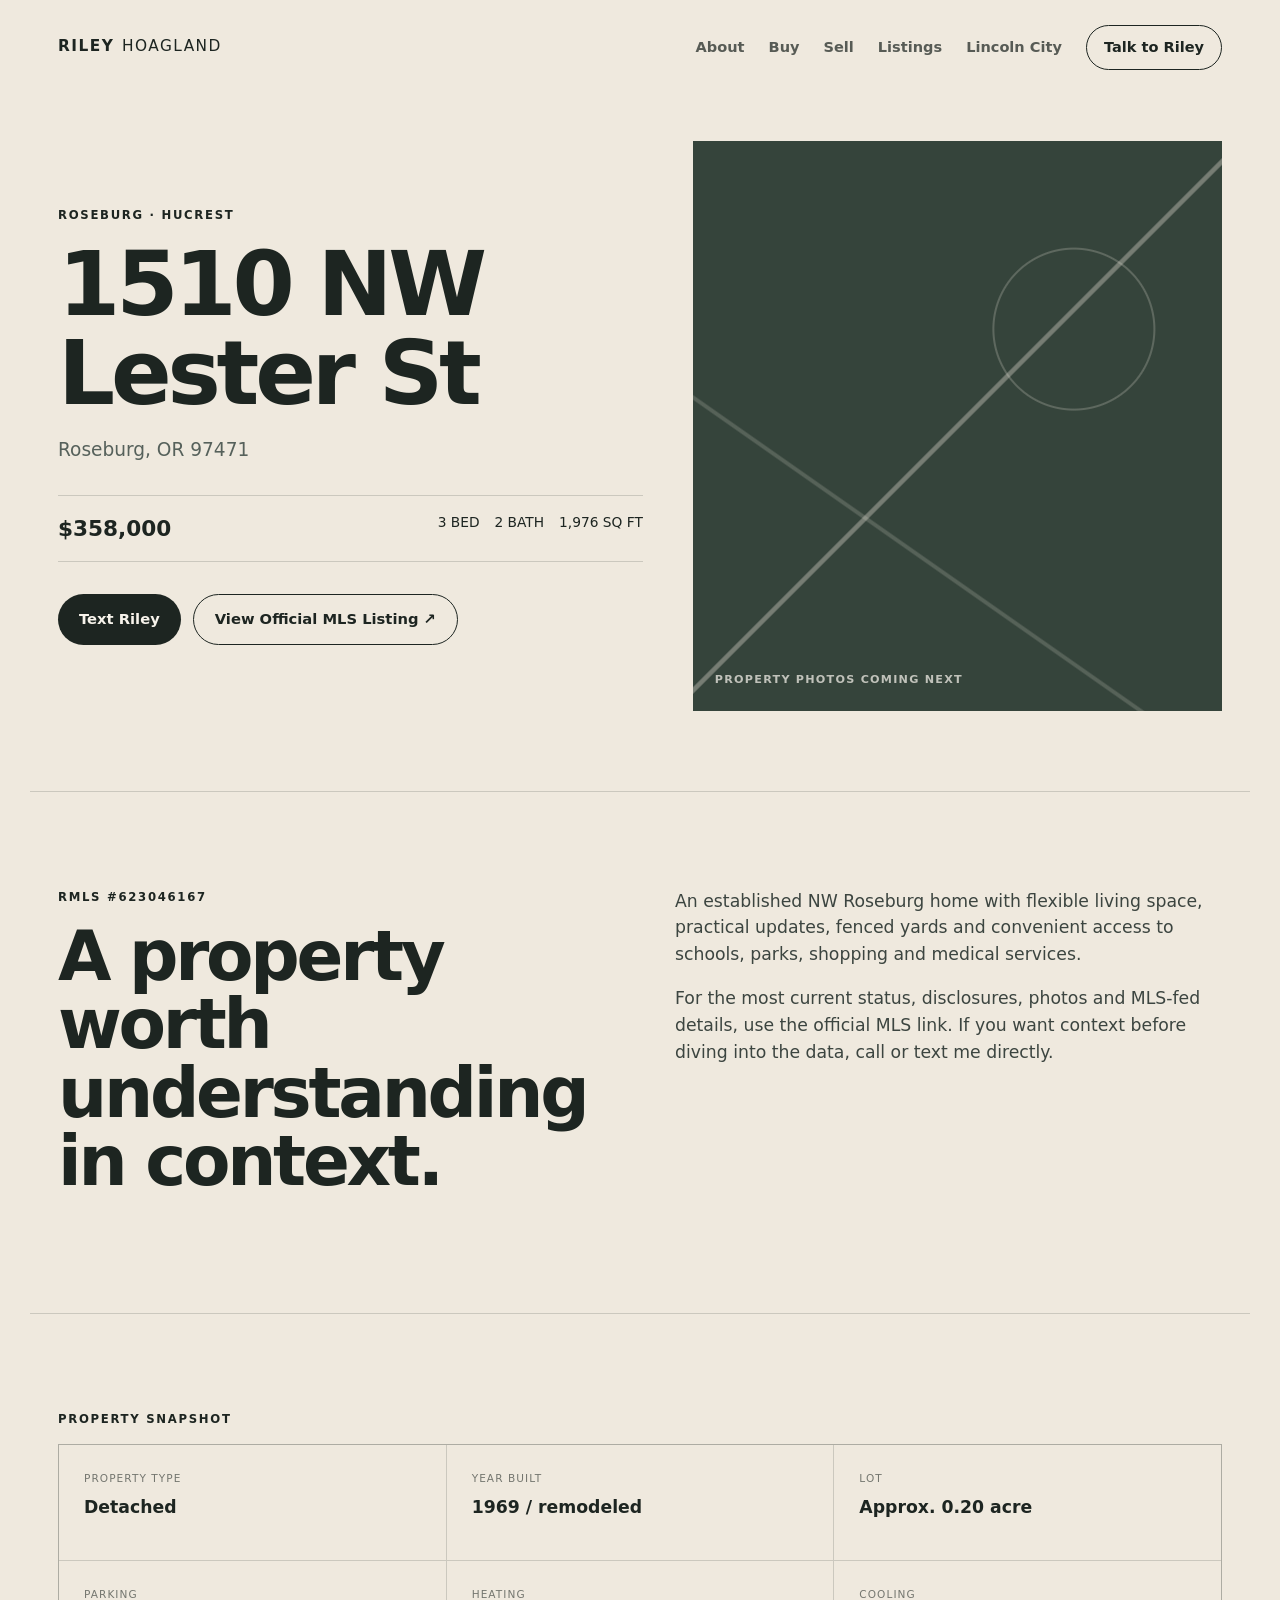
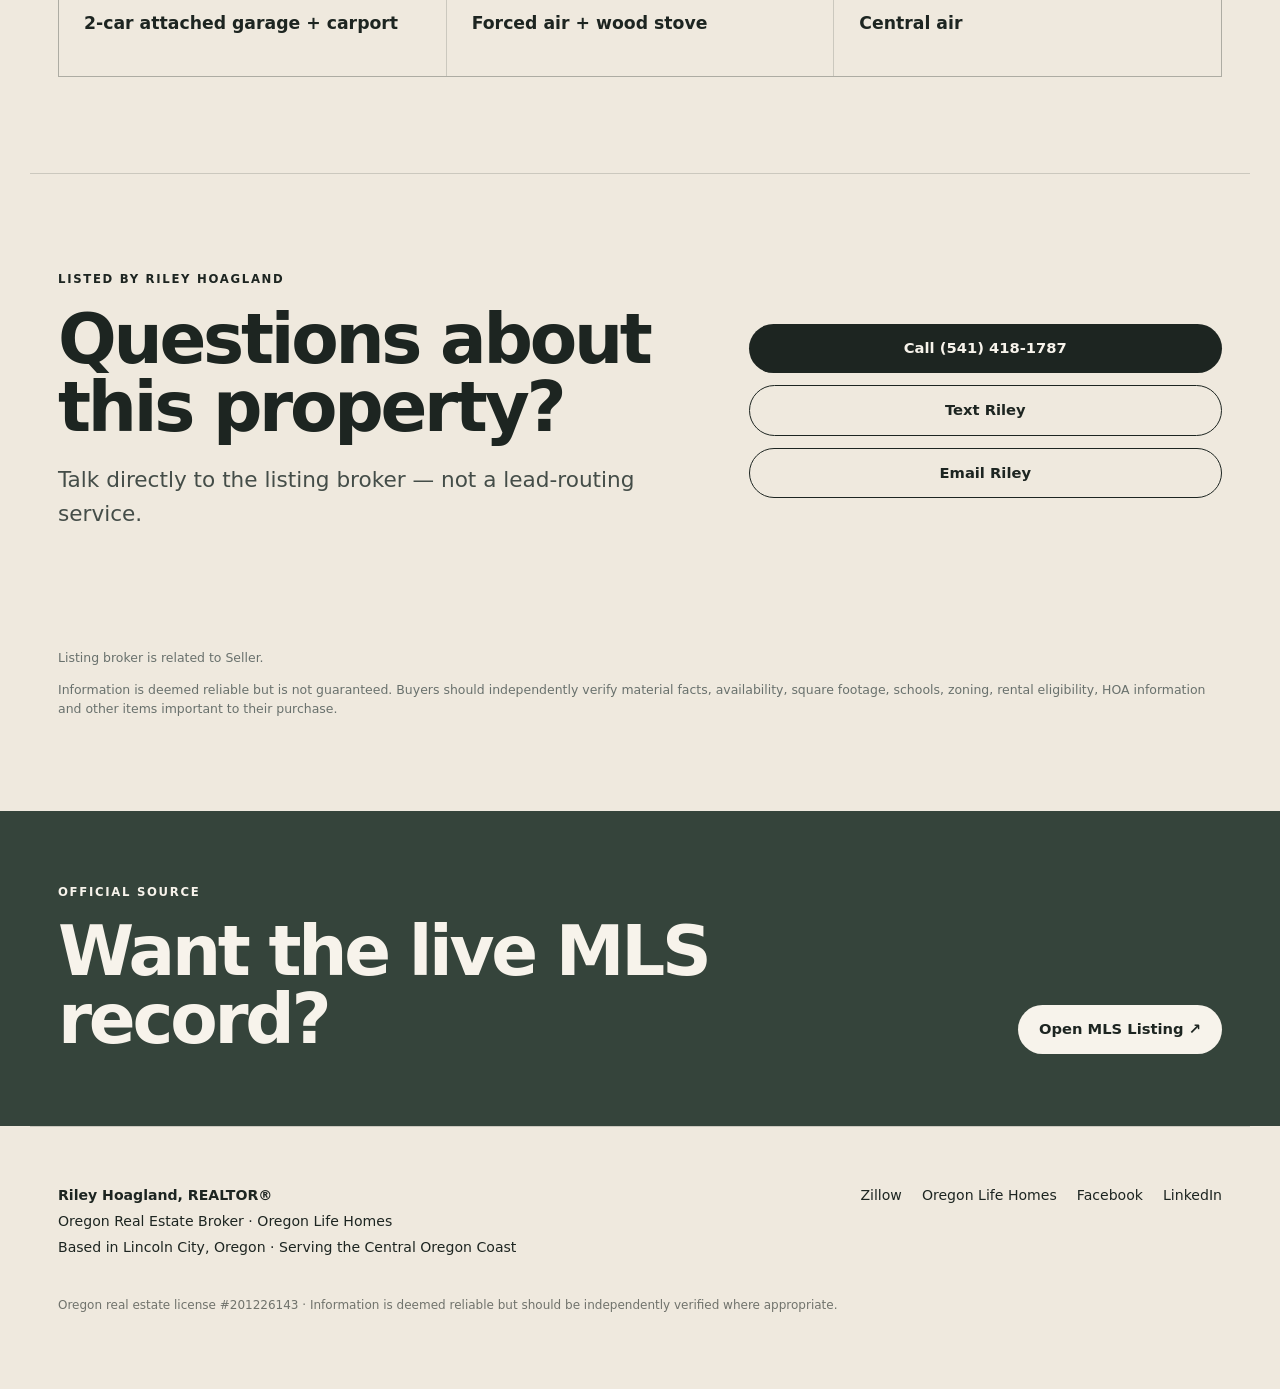
==== 1510-nw-lester-st-roseburg.html @ e4e99130 "Add files via upload" ====
<!doctype html>
<html lang="en">
<head>
  <meta charset="utf-8">
  <meta name="viewport" content="width=device-width, initial-scale=1">
  <title>1510 NW Lester St | Riley Hoagland</title>
  <meta name="description" content="1510 NW Lester St, Roseburg, OR 97471 — $358,000 — 3 bed, 2 bath. Listed by Riley Hoagland, Oregon Life Homes.">
  <link rel="canonical" href="https://myrealtorriley.com/1510-nw-lester-st-roseburg.html">
  <meta name="theme-color" content="#1d2521">
  <link rel="stylesheet" href="styles.css">
  
<script type="application/ld+json">
{
  "@context":"https://schema.org",
  "@type":"RealEstateListing",
  "name":"1510 NW Lester St, Roseburg, OR 97471",
  "url":"https://myrealtorriley.com/1510-nw-lester-st-roseburg.html",
  "datePosted":"2026",
  "offers":{
    "@type":"Offer",
    "price":"358000",
    "priceCurrency":"USD",
    "availability":"https://schema.org/InStock"
  },
  "address":{
    "@type":"PostalAddress",
    "streetAddress":"1510 NW Lester St",
    "addressLocality":"Roseburg",
    "addressRegion":"OR"
  },
  "broker":{
    "@type":"Person",
    "name":"Riley Hoagland",
    "telephone":"+1-541-418-1787",
    "url":"https://myrealtorriley.com/"
  }
}
</script>
</head>
<body><header class="site-header">
  <a class="brand" href="index.html" aria-label="Riley Hoagland home">
    <span class="brand-first">RILEY</span><span class="brand-last">HOAGLAND</span>
  </a>
  <button class="menu-toggle" aria-label="Toggle navigation" aria-expanded="false">MENU</button>
  <nav class="nav" aria-label="Main navigation">
    <a href="about.html">About</a>
    <a href="buy.html">Buy</a>
    <a href="sell.html">Sell</a>
    <a href="listings.html">Listings</a>
    <a href="lincoln-city.html">Lincoln City</a>
    <a class="nav-cta" href="contact.html">Talk to Riley</a>
  </nav>
</header>
<main>
<section class="listing-hero">
  <div class="listing-hero-copy">
    <p class="eyebrow">ROSEBURG · HUCREST</p>
    <h1>1510 NW Lester St</h1>
    <p class="listing-city">Roseburg, OR 97471</p>
    <div class="listing-stats listing-stats-large">
      <strong>$358,000</strong>
      <span>3 BED</span>
      <span>2 BATH</span>
      <span>1,976 SQ FT</span>
    </div>
    <div class="actions">
      <a class="button primary" href="sms:+15414181787">Text Riley</a>
      <a class="button ghost" href="https://www.rmlsweb.com/v2/public/pr.asp?type=DR&CRPT2=JigzCJQUCWHhcUFJdQVJMKVdcVjIcHFUiKi8lJzB5UXQEFDwkGV1APdh8MBR4ShMfFNY7DrIcQoTzGsw1wxGwzDzDdgh" target="_blank" rel="noopener">View Official MLS Listing ↗</a>
    </div>
  </div>
  <div class="property-art" aria-label="Property image placeholder">
    <div class="property-lines"></div>
    <span>PROPERTY PHOTOS COMING NEXT</span>
  </div>
</section>

<section class="section split listing-intro">
  <div>
    <p class="eyebrow">RMLS #623046167</p>
    <h2>A property worth understanding in context.</h2>
  </div>
  <div class="body-copy">
    <p>An established NW Roseburg home with flexible living space, practical updates, fenced yards and convenient access to schools, parks, shopping and medical services.</p>
    <p>For the most current status, disclosures, photos and MLS-fed details, use the official MLS link. If you want context before diving into the data, call or text me directly.</p>
  </div>
</section>

<section class="section property-facts">
  <p class="eyebrow">PROPERTY SNAPSHOT</p>
  <div class="fact-grid">
    <div><small>Property type</small><strong>Detached</strong></div>
<div><small>Year built</small><strong>1969 / remodeled</strong></div>
<div><small>Lot</small><strong>Approx. 0.20 acre</strong></div>
<div><small>Parking</small><strong>2-car attached garage + carport</strong></div>
<div><small>Heating</small><strong>Forced air + wood stove</strong></div>
<div><small>Cooling</small><strong>Central air</strong></div>
  </div>
</section>

<section class="section direct-agent">
  <div>
    <p class="eyebrow">LISTED BY RILEY HOAGLAND</p>
    <h2>Questions about this property?</h2>
    <p class="lede">Talk directly to the listing broker — not a lead-routing service.</p>
  </div>
  <div class="direct-agent-actions">
    <a class="button primary" href="tel:+15414181787">Call (541) 418-1787</a>
    <a class="button ghost" href="sms:+15414181787">Text Riley</a>
    <a class="button ghost" href="mailto:myrealtorriley@gmail.com?subject=1510 NW Lester St">Email Riley</a>
  </div>
</section>

<section class="listing-disclaimer">
  <p>Listing broker is related to Seller.</p>
  <p>Information is deemed reliable but is not guaranteed. Buyers should independently verify material facts, availability, square footage, schools, zoning, rental eligibility, HOA information and other items important to their purchase.</p>
</section>

<section class="contact-band">
  <div><p class="eyebrow">OFFICIAL SOURCE</p><h2>Want the live MLS record?</h2></div>
  <a class="button light" href="https://www.rmlsweb.com/v2/public/pr.asp?type=DR&CRPT2=JigzCJQUCWHhcUFJdQVJMKVdcVjIcHFUiKi8lJzB5UXQEFDwkGV1APdh8MBR4ShMfFNY7DrIcQoTzGsw1wxGwzDzDdgh" target="_blank" rel="noopener">Open MLS Listing ↗</a>
</section>
</main>
<footer class="footer">
  <div class="footer-id">
    <strong>Riley Hoagland, REALTOR®</strong>
    <p>Oregon Real Estate Broker · Oregon Life Homes</p>
    <p>Based in Lincoln City, Oregon · Serving the Central Oregon Coast</p>
  </div>
  <div class="footer-links">
    <a href="https://www.zillow.com/profile/RileyHoagland" rel="me">Zillow</a>
    <a href="https://www.theoregonlife.com/about/riley-hoagland/" rel="me">Oregon Life Homes</a>
    <a href="https://www.facebook.com/myrealtorriley" rel="me">Facebook</a>
    <a href="https://www.linkedin.com/in/rileyhoagland/" rel="me">LinkedIn</a>
  </div>
  <p class="fineprint">Oregon real estate license #201226143 · Information is deemed reliable but should be independently verified where appropriate.</p>
</footer><script src="site.js"></script></body></html>
---- styles.css ----
:root{
  --paper:#efe9de;
  --paper-soft:#f7f3eb;
  --ink:#1d2521;
  --ink-soft:#35413b;
  --fog:#cad1cc;
  --slate:#647376;
  --forest:#35443b;
  --moss:#667363;
  --cedar:#9c7856;
  --sand:#b9a383;
  --line:rgba(29,37,33,.17);
  --max:1220px;
  --radius:2px;
}
*{box-sizing:border-box}
html{scroll-behavior:smooth}
body{
  margin:0;
  background:var(--paper);
  color:var(--ink);
  font-family:Inter,ui-sans-serif,system-ui,-apple-system,BlinkMacSystemFont,"Segoe UI",sans-serif;
  line-height:1.55;
  text-rendering:optimizeLegibility;
}
a{color:inherit;text-decoration:none}
img{display:block;width:100%;height:auto}
.site-header{
  max-width:var(--max);
  margin:auto;
  padding:25px 28px;
  display:flex;
  align-items:center;
  justify-content:space-between;
  gap:28px;
  position:relative;
}
.brand{display:flex;gap:.48rem;align-items:baseline;letter-spacing:.095em;font-size:.96rem}
.brand-first{font-weight:850}.brand-last{font-weight:420}
.nav{display:flex;gap:24px;align-items:center;font-size:.91rem;font-weight:630}
.nav a{opacity:.72;transition:.2s ease}.nav a:hover{opacity:1}
.nav-cta{border:1px solid currentColor;border-radius:999px;padding:10px 17px;opacity:1!important}
.menu-toggle{display:none;background:transparent;border:0;color:inherit;font:inherit;font-size:.78rem;letter-spacing:.1em;font-weight:750}
.eyebrow{
  margin:0 0 16px;
  font-size:.73rem;
  letter-spacing:.145em;
  text-transform:uppercase;
  font-weight:800;
}
h1,h2,h3{margin:0 0 22px;line-height:.99;letter-spacing:-.047em}
h1{font-size:clamp(3.25rem,8vw,7.1rem);font-weight:760}
h1 em{display:block;font-family:Georgia,"Times New Roman",serif;font-weight:400;font-style:italic;color:var(--slate);letter-spacing:-.055em}
h2{font-size:clamp(2.25rem,5.4vw,4.8rem);font-weight:735}
h3{font-size:clamp(1.45rem,2.4vw,2rem);font-weight:720;line-height:1.08}
p{margin-top:0}
.lede{font-size:clamp(1.08rem,2vw,1.35rem);max-width:760px;color:#444d48}
.narrow{max-width:650px}
.section{max-width:var(--max);margin:auto;padding:96px 28px}
.hero{
  max-width:var(--max);
  margin:auto;
  display:grid;
  grid-template-columns:1.15fr .85fr;
  gap:56px;
  align-items:center;
  padding:42px 28px 76px;
}
.hero-copy{padding:35px 0}
.actions{display:flex;gap:12px;flex-wrap:wrap;margin-top:32px}
.button{display:inline-flex;align-items:center;justify-content:center;padding:13px 21px;border-radius:999px;font-weight:760;font-size:.92rem}
.primary{background:var(--ink);color:var(--paper-soft)}
.ghost{border:1px solid currentColor}
.light{background:var(--paper-soft);color:var(--ink)}
.portrait-frame{margin:0;position:relative;overflow:hidden;background:var(--fog)}
.portrait-frame img{width:100%;height:100%;object-fit:cover}
.hero-portrait{aspect-ratio:.77/1;max-height:720px}
.hero-portrait img{object-position:center 33%}
.portrait-frame figcaption{
  position:absolute;left:0;bottom:0;
  padding:10px 14px;
  background:rgba(29,37,33,.83);
  color:var(--paper-soft);
  font-size:.7rem;
  text-transform:uppercase;
  letter-spacing:.11em;
}
.proof-strip{
  max-width:var(--max);
  margin:auto;
  display:grid;
  grid-template-columns:repeat(4,1fr);
  border-top:1px solid var(--line);
  border-bottom:1px solid var(--line);
  padding:16px 28px;
  text-align:center;
  gap:12px;
  font-size:.75rem;
  letter-spacing:.085em;
  text-transform:uppercase;
  font-weight:760;
}
.split{display:grid;grid-template-columns:1fr 1fr;gap:70px}
.body-copy{font-size:1.08rem;color:#3c4540}
.large-copy{font-size:1.12rem}
.text-link{display:inline-block;font-weight:760;margin-top:14px;border-bottom:1px solid currentColor;padding-bottom:3px}
.services{display:grid;grid-template-columns:repeat(3,1fr);gap:16px}
.service{
  min-height:390px;border:1px solid var(--line);
  padding:30px;display:flex;flex-direction:column;
  background:rgba(255,255,255,.13)
}
.service-dark{background:var(--ink);color:var(--paper-soft)}
.service-number{margin-left:auto;font-family:Georgia,serif;font-style:italic;font-size:1.4rem;opacity:.55}
.service h3{margin-top:8px}
.service p:not(.eyebrow){opacity:.82}
.service a{margin-top:auto;font-weight:750}
.local-band{
  display:grid;grid-template-columns:.7fr 1.3fr;gap:60px;align-items:center;
  border-top:1px solid var(--line);border-bottom:1px solid var(--line)
}
.local-mark{
  min-height:390px;
  background:var(--forest);
  position:relative;
  overflow:hidden;
}
.rings{
  position:absolute;width:330px;height:330px;border:1px solid rgba(239,233,222,.75);
  border-radius:50%;left:50%;top:50%;transform:translate(-50%,-50%);
}
.rings:before,.rings:after{content:"";position:absolute;border:1px solid rgba(239,233,222,.42);border-radius:50%}
.rings:before{width:230px;height:230px;left:49px;top:49px}
.rings:after{width:410px;height:410px;left:-41px;top:-41px}
.section-heading{display:flex;justify-content:space-between;gap:40px;align-items:end;margin-bottom:42px}
.section-note{max-width:360px;color:#4a544f}
.listing-placeholder{display:grid;grid-template-columns:.85fr 1.15fr;border:1px solid var(--line);min-height:420px}
.listing-shape{
  background:
    linear-gradient(150deg,transparent 0 27%,rgba(255,255,255,.12) 27% 28%,transparent 28% 50%),
    linear-gradient(25deg,var(--forest),#55635c);
}
.listing-placeholder>div:last-child{padding:48px;display:flex;flex-direction:column;justify-content:center;align-items:flex-start}
.more-than{border-top:1px solid var(--line);border-bottom:1px solid var(--line)}
.mini-grid{display:grid;grid-template-columns:repeat(3,1fr);gap:42px;margin:34px 0 45px}
.mini-grid article{position:relative;padding-top:20px}
.mini-grid article:before{content:"";position:absolute;top:0;left:0;width:42px;border-top:2px solid var(--ink)}
.mini-grid strong{font-size:1.55rem;display:block;margin:9px 0}
.mini-icon{font-family:Georgia,serif;font-style:italic;color:var(--cedar);font-size:1.3rem}
.contact-band{
  background:var(--forest);color:var(--paper-soft);
  padding:72px max(28px,calc((100vw - var(--max))/2 + 28px));
  display:flex;align-items:end;justify-content:space-between;gap:46px
}
.contact-band h2{max-width:880px;margin-bottom:0}
.footer{
  max-width:var(--max);margin:auto;padding:58px 28px 70px;
  display:grid;grid-template-columns:1fr auto;gap:30px 60px;
  border-top:1px solid var(--line);font-size:.88rem
}
.footer p{margin:4px 0}.footer-links{display:flex;gap:20px;flex-wrap:wrap}.fineprint{grid-column:1/-1;font-size:.75rem;opacity:.6}
.page-hero{max-width:var(--max);margin:auto;padding:88px 28px 56px}
.page-hero h1{max-width:1120px}
.about-intro-grid{
  display:grid;
  grid-template-columns:1fr 1fr;
  gap:70px;
  border-top:1px solid var(--line);
}
.about-statement{
  min-height:430px;
  background:var(--ink);
  color:var(--paper-soft);
  padding:42px;
  display:flex;
  flex-direction:column;
  justify-content:flex-end;
}
.about-statement h2{max-width:650px}
.about-pullquote{
  margin-top:42px;
  padding-top:24px;
  border-top:1px solid var(--line);
  font-family:Georgia,"Times New Roman",serif;
  font-style:italic;
  font-size:clamp(1.55rem,3vw,2.35rem);
  line-height:1.12;
  color:var(--slate);
}
.feature{display:grid;grid-template-columns:.85fr 1.15fr;gap:66px;align-items:center}
.story-block{border-top:1px solid var(--line)}
.candid-section{display:grid;grid-template-columns:1.15fr .85fr;gap:64px;align-items:center;background:var(--paper-soft)}
.candid{aspect-ratio:.82/1;max-height:600px}.candid img{object-position:center 30%}
.quote-block p{font-family:Georgia,"Times New Roman",serif;font-style:italic;font-size:clamp(2.4rem,5vw,4.7rem);letter-spacing:-.04em;line-height:1.04;max-width:1000px}
.issue-grid{display:grid;grid-template-columns:repeat(3,1fr);gap:1px;background:var(--line);padding:1px}
.issue-grid article{background:var(--paper);padding:30px;min-height:260px}
.issue-grid span{font-family:Georgia,serif;font-style:italic;color:var(--cedar);font-size:1.25rem}
.process{border-top:1px solid var(--line)}
.process-row{display:grid;grid-template-columns:repeat(5,1fr);gap:0;margin-top:44px;border-top:1px solid var(--line)}
.process-row>div{padding:26px 20px 10px 0;border-right:1px solid var(--line);min-height:230px}
.process-row>div:not(:first-child){padding-left:20px}
.process-row>div:last-child{border-right:0}
.process-row b{display:block;font-family:Georgia,serif;font-style:italic;color:var(--cedar);font-size:1.2rem;margin-bottom:35px}
.process-row strong{display:block;font-size:1.03rem;margin-bottom:10px}
.process-row p{font-size:.9rem;color:#4a544f}
.listing-links{display:grid;grid-template-columns:1fr 1fr;gap:18px}
.listing-source{border:1px solid var(--line);padding:42px;min-height:390px;display:flex;flex-direction:column}
.listing-source h2{font-size:clamp(2rem,4vw,3.5rem)}
.listing-source span{margin-top:auto;font-weight:760}
.dark-source{background:var(--ink);color:var(--paper-soft)}
.contact-grid{display:grid;grid-template-columns:1.15fr .85fr;gap:30px;align-items:stretch}
.contact-card{background:var(--ink);color:var(--paper-soft);padding:48px}
.contact-card h2{font-size:clamp(2.4rem,5vw,4.6rem)}
.direct-details{border-top:1px solid rgba(255,255,255,.22);margin-top:36px}
.direct-details a{display:block;padding:19px 0;border-bottom:1px solid rgba(255,255,255,.22)}
.direct-details small{display:block;font-size:.67rem;letter-spacing:.14em;opacity:.65;margin-bottom:3px}
.direct-details strong{font-size:1.08rem}
.contact-photo{min-height:520px}.contact-photo img{object-position:center 30%}
@media (max-width:880px){
  .menu-toggle{display:block}
  .nav{
    display:none;position:absolute;top:76px;left:18px;right:18px;z-index:30;
    background:var(--paper-soft);border:1px solid var(--line);padding:22px;
    flex-direction:column;align-items:flex-start
  }
  .nav.open{display:flex}
  .hero,.split,.feature,.candid-section,.local-band,.contact-grid,.listing-placeholder,.about-intro-grid{grid-template-columns:1fr}
  .hero{padding-top:16px}
  .hero-portrait{max-height:620px}
  .proof-strip{grid-template-columns:1fr 1fr}
  .services,.mini-grid,.issue-grid,.listing-links{grid-template-columns:1fr}
  .process-row{grid-template-columns:1fr;border-top:0}
  .process-row>div,.process-row>div:not(:first-child){border-right:0;border-top:1px solid var(--line);padding:24px 0;min-height:auto}
  .process-row b{margin-bottom:10px}
  .section{padding-top:72px;padding-bottom:72px}
  .section-heading{align-items:flex-start;flex-direction:column}
  .local-mark{min-height:300px}
  .contact-band{align-items:flex-start;flex-direction:column}
  .footer{grid-template-columns:1fr}
  .fineprint{grid-column:auto}
}
@media (max-width:520px){
  .site-header{padding:20px}
  .section,.hero,.page-hero{padding-left:20px;padding-right:20px}
  h1{font-size:clamp(3rem,16vw,5rem)}
  .proof-strip{grid-template-columns:1fr;text-align:left;padding-left:20px}
  .service,.contact-card,.listing-source,.listing-placeholder>div:last-child{padding:26px}
}


/* v0.4 — property/listing pages */
.property-card-grid{
  display:grid;
  grid-template-columns:repeat(2,1fr);
  gap:22px;
}
.property-card{
  border:1px solid var(--line);
  background:rgba(255,255,255,.12);
}
.property-card-art{
  min-height:350px;
  background:var(--forest);
  position:relative;
  display:block;
  overflow:hidden;
}
.card-index{
  position:absolute;
  top:22px;right:24px;
  color:rgba(247,243,235,.72);
  font-family:Georgia,serif;
  font-style:italic;
  font-size:1.25rem;
}
.property-lines{
  position:absolute;
  inset:0;
  background:
    linear-gradient(135deg,transparent 49.6%,rgba(239,233,222,.35) 49.8% 50.2%,transparent 50.4%),
    linear-gradient(35deg,transparent 33%,rgba(239,233,222,.18) 33.2% 33.5%,transparent 33.7%),
    radial-gradient(circle at 72% 33%,transparent 0 79px,rgba(239,233,222,.22) 80px 81px,transparent 82px);
}
.property-card-copy{padding:30px}
.property-card-copy h2{font-size:clamp(1.9rem,3.5vw,3rem);margin-bottom:7px}
.property-card-city{color:#56615b;margin-bottom:22px}
.listing-stats{
  display:flex;gap:15px;flex-wrap:wrap;
  padding:16px 0;
  border-top:1px solid var(--line);
  border-bottom:1px solid var(--line);
  font-size:.86rem
}
.listing-stats strong{font-size:1.06rem;margin-right:auto}
.property-card-actions{display:flex;gap:22px;flex-wrap:wrap;margin-top:18px}
.subtle-link{opacity:.68}
.listing-hero{
  max-width:var(--max);
  margin:auto;
  display:grid;
  grid-template-columns:1.05fr .95fr;
  min-height:660px;
  padding:46px 28px 80px;
  gap:50px;
  align-items:stretch;
}
.listing-hero-copy{
  display:flex;flex-direction:column;justify-content:center;
}
.listing-hero h1{font-size:clamp(3rem,7vw,6.3rem)}
.listing-city{font-size:1.16rem;color:#56615b;margin-top:-4px;margin-bottom:30px}
.listing-stats-large{max-width:620px}
.listing-stats-large strong{font-size:1.35rem}
.property-art{
  min-height:570px;
  background:var(--forest);
  position:relative;
  overflow:hidden;
  display:flex;
  align-items:flex-end;
  padding:22px;
  color:rgba(247,243,235,.72);
  letter-spacing:.11em;
  font-size:.7rem;
  font-weight:750;
}
.listing-intro{border-top:1px solid var(--line)}
.property-facts{border-top:1px solid var(--line);border-bottom:1px solid var(--line)}
.fact-grid{
  display:grid;
  grid-template-columns:repeat(3,1fr);
  gap:1px;
  background:var(--line);
  border:1px solid var(--line);
}
.fact-grid>div{
  background:var(--paper);
  padding:25px;
  min-height:115px;
}
.fact-grid small{
  display:block;
  text-transform:uppercase;
  letter-spacing:.1em;
  font-size:.66rem;
  opacity:.58;
  margin-bottom:7px;
}
.fact-grid strong{font-size:1.08rem}
.direct-agent{
  display:grid;
  grid-template-columns:1.15fr .85fr;
  gap:50px;
  align-items:center;
}
.direct-agent-actions{
  display:flex;
  flex-direction:column;
  gap:12px;
}
.listing-disclaimer{
  max-width:var(--max);
  margin:auto;
  padding:0 28px 80px;
  font-size:.78rem;
  color:#69716d;
}
@media(max-width:880px){
  .property-card-grid,.listing-hero,.direct-agent{grid-template-columns:1fr}
  .property-card-art{min-height:280px}
  .property-art{min-height:380px}
  .fact-grid{grid-template-columns:1fr 1fr}
}
@media(max-width:520px){
  .fact-grid{grid-template-columns:1fr}
  .listing-hero{padding-left:20px;padding-right:20px}
  .property-card-copy{padding:24px}
}
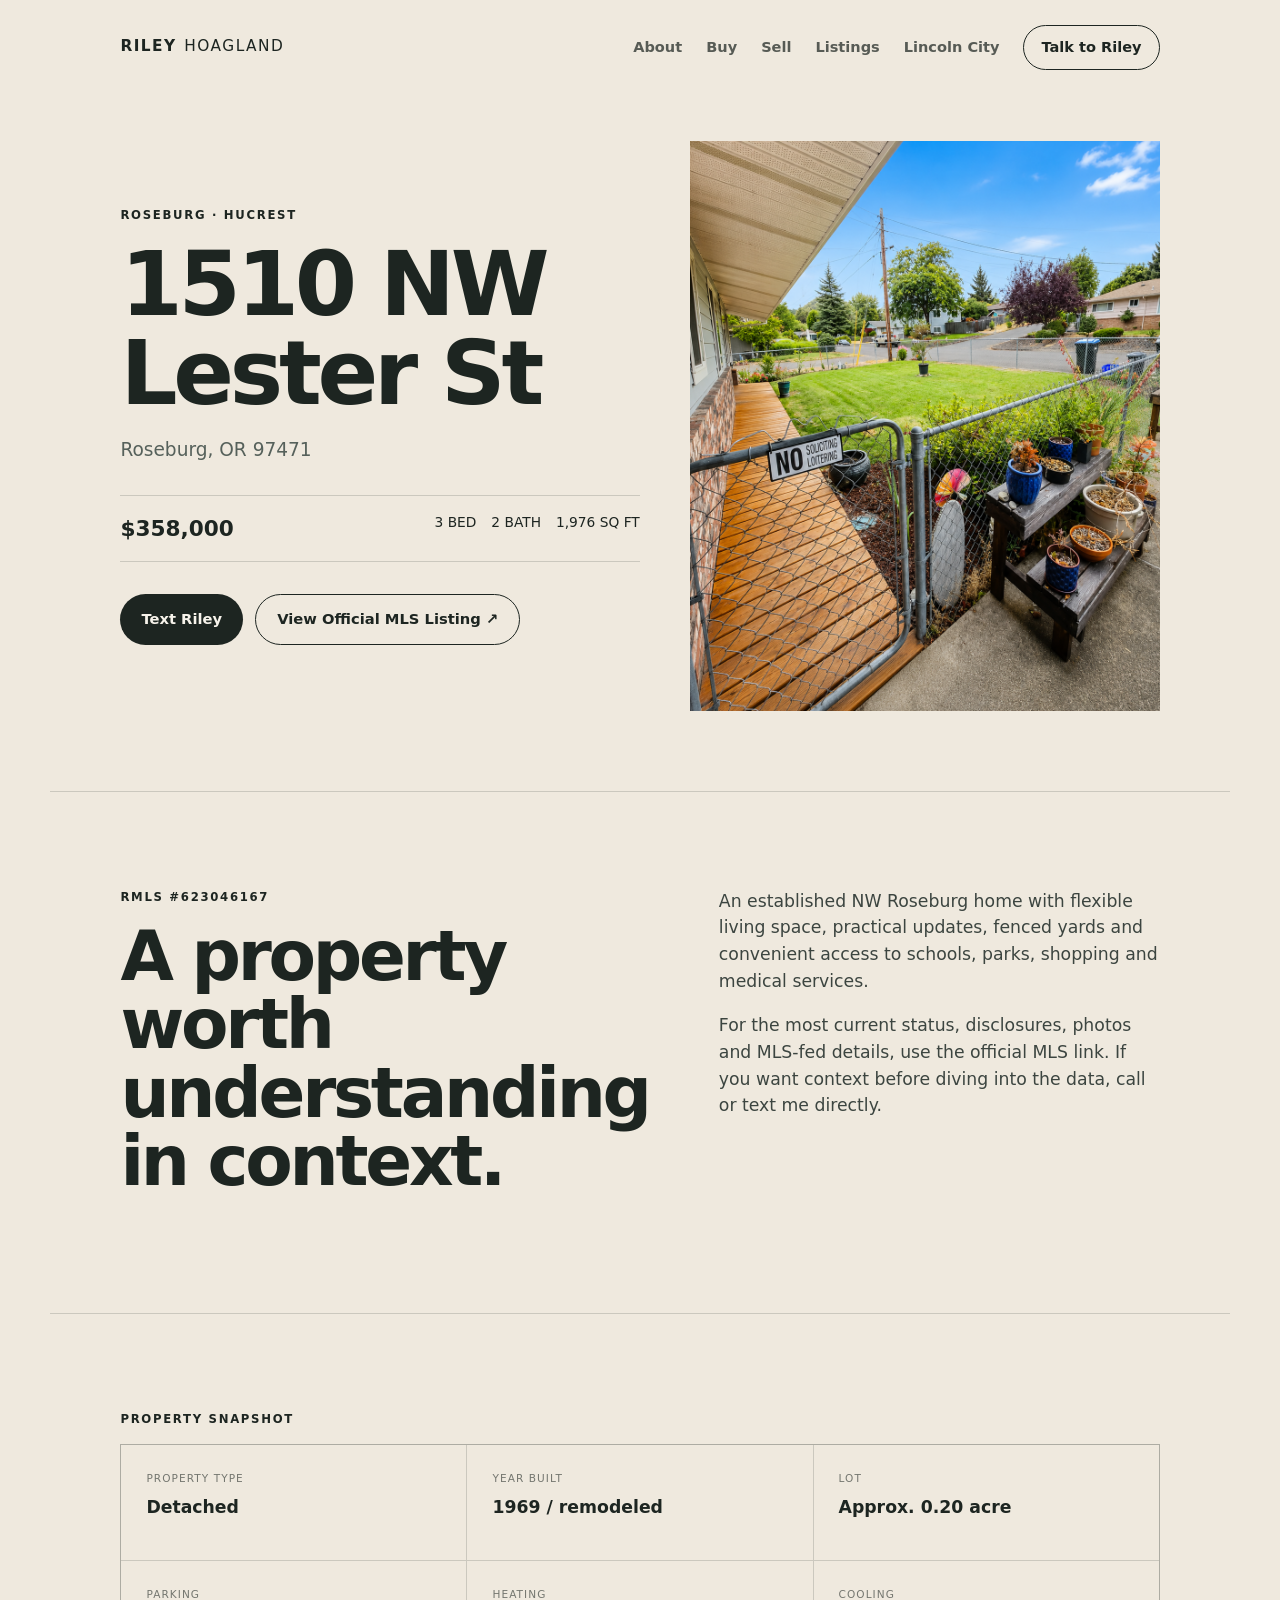
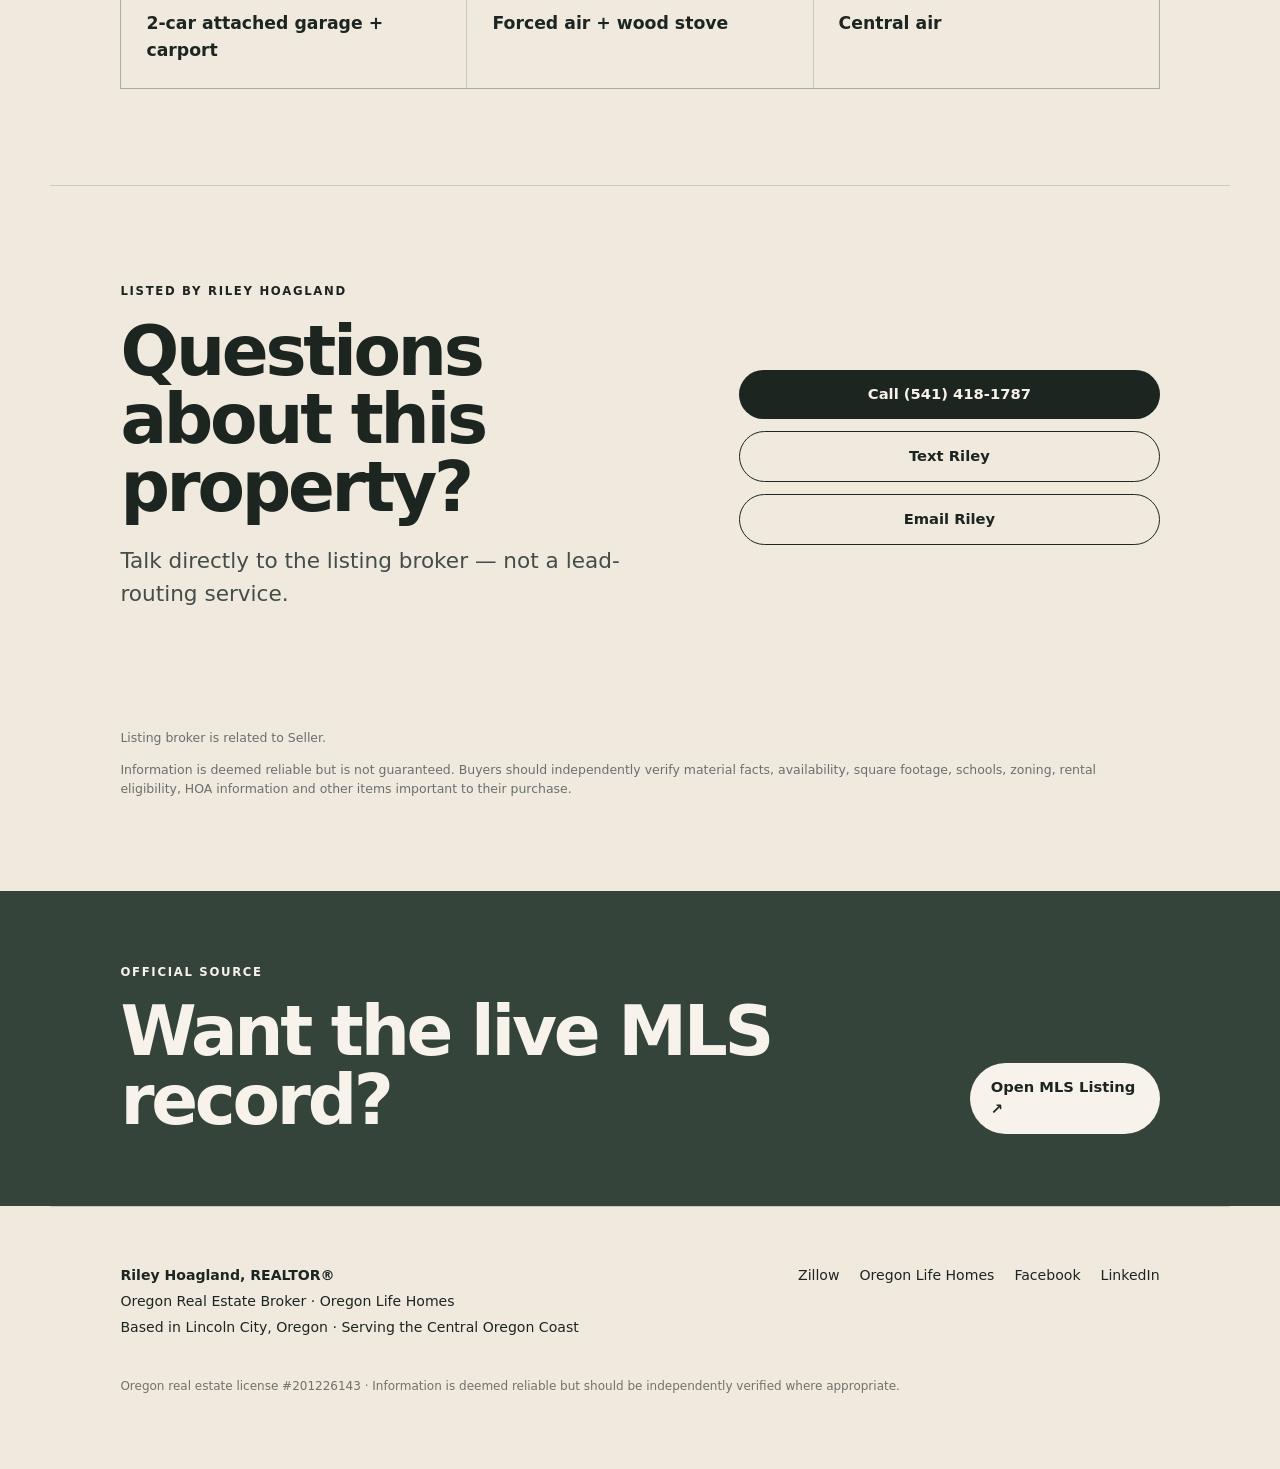
==== commit 0e3dccb1: "Add files via upload" ====
--- a/1510-nw-lester-st-roseburg.html
+++ b/1510-nw-lester-st-roseburg.html
@@ -68,10 +68,9 @@
       <a class="button ghost" href="https://www.rmlsweb.com/v2/public/pr.asp?type=DR&CRPT2=JigzCJQUCWHhcUFJdQVJMKVdcVjIcHFUiKi8lJzB5UXQEFDwkGV1APdh8MBR4ShMfFNY7DrIcQoTzGsw1wxGwzDzDdgh" target="_blank" rel="noopener">View Official MLS Listing ↗</a>
     </div>
   </div>
-  <div class="property-art" aria-label="Property image placeholder">
-    <div class="property-lines"></div>
-    <span>PROPERTY PHOTOS COMING NEXT</span>
-  </div>
+  <figure class="property-photo-hero">
+    <img src="listing-lester.png" alt="1510 NW Lester St in Roseburg, Oregon">
+  </figure>
 </section>
 
 <section class="section split listing-intro">
--- a/styles.css
+++ b/styles.css
@@ -11,7 +11,8 @@
   --cedar:#9c7856;
   --sand:#b9a383;
   --line:rgba(29,37,33,.17);
-  --max:1220px;
+  --max:1180px;
+  --gutter:clamp(34px,5.5vw,72px);
   --radius:2px;
 }
 *{box-sizing:border-box}
@@ -29,7 +30,7 @@
 .site-header{
   max-width:var(--max);
   margin:auto;
-  padding:25px 28px;
+  padding:25px var(--gutter);
   display:flex;
   align-items:center;
   justify-content:space-between;
@@ -57,7 +58,7 @@
 p{margin-top:0}
 .lede{font-size:clamp(1.08rem,2vw,1.35rem);max-width:760px;color:#444d48}
 .narrow{max-width:650px}
-.section{max-width:var(--max);margin:auto;padding:96px 28px}
+.section{max-width:var(--max);margin:auto;padding:96px var(--gutter)}
 .hero{
   max-width:var(--max);
   margin:auto;
@@ -65,7 +66,7 @@
   grid-template-columns:1.15fr .85fr;
   gap:56px;
   align-items:center;
-  padding:42px 28px 76px;
+  padding:42px var(--gutter) 76px;
 }
 .hero-copy{padding:35px 0}
 .actions{display:flex;gap:12px;flex-wrap:wrap;margin-top:32px}
@@ -93,7 +94,7 @@
   grid-template-columns:repeat(4,1fr);
   border-top:1px solid var(--line);
   border-bottom:1px solid var(--line);
-  padding:16px 28px;
+  padding:16px var(--gutter);
   text-align:center;
   gap:12px;
   font-size:.75rem;
@@ -150,17 +151,17 @@
 .mini-icon{font-family:Georgia,serif;font-style:italic;color:var(--cedar);font-size:1.3rem}
 .contact-band{
   background:var(--forest);color:var(--paper-soft);
-  padding:72px max(28px,calc((100vw - var(--max))/2 + 28px));
+  padding:72px max(var(--gutter),calc((100vw - var(--max))/2 + var(--gutter)));
   display:flex;align-items:end;justify-content:space-between;gap:46px
 }
 .contact-band h2{max-width:880px;margin-bottom:0}
 .footer{
-  max-width:var(--max);margin:auto;padding:58px 28px 70px;
+  max-width:var(--max);margin:auto;padding:58px var(--gutter) 70px;
   display:grid;grid-template-columns:1fr auto;gap:30px 60px;
   border-top:1px solid var(--line);font-size:.88rem
 }
 .footer p{margin:4px 0}.footer-links{display:flex;gap:20px;flex-wrap:wrap}.fineprint{grid-column:1/-1;font-size:.75rem;opacity:.6}
-.page-hero{max-width:var(--max);margin:auto;padding:88px 28px 56px}
+.page-hero{max-width:var(--max);margin:auto;padding:88px var(--gutter) 56px}
 .page-hero h1{max-width:1120px}
 .about-intro-grid{
   display:grid;
@@ -301,7 +302,7 @@
   display:grid;
   grid-template-columns:1.05fr .95fr;
   min-height:660px;
-  padding:46px 28px 80px;
+  padding:46px var(--gutter) 80px;
   gap:50px;
   align-items:stretch;
 }
@@ -362,7 +363,7 @@
 .listing-disclaimer{
   max-width:var(--max);
   margin:auto;
-  padding:0 28px 80px;
+  padding:0 var(--gutter) 80px;
   font-size:.78rem;
   color:#69716d;
 }
@@ -377,3 +378,49 @@
   .listing-hero{padding-left:20px;padding-right:20px}
   .property-card-copy{padding:24px}
 }
+
+
+/* v0.5 launch polish: actual listing photos + more breathing room */
+.property-card-photo{
+  min-height:350px;
+  height:350px;
+  position:relative;
+  display:block;
+  overflow:hidden;
+  background:var(--fog);
+}
+.property-card-photo img{
+  width:100%;
+  height:100%;
+  object-fit:cover;
+  transition:transform .45s ease;
+}
+.property-card:hover .property-card-photo img{
+  transform:scale(1.018);
+}
+.property-card-photo .card-index{
+  background:rgba(29,37,33,.78);
+  color:var(--paper-soft);
+  padding:7px 10px;
+  line-height:1;
+}
+.property-photo-hero{
+  margin:0;
+  min-height:570px;
+  overflow:hidden;
+  background:var(--fog);
+}
+.property-photo-hero img{
+  width:100%;
+  height:100%;
+  min-height:570px;
+  object-fit:cover;
+}
+@media(max-width:880px){
+  :root{--gutter:clamp(24px,5vw,38px)}
+  .property-card-photo{height:300px;min-height:300px}
+  .property-photo-hero,.property-photo-hero img{min-height:380px}
+}
+@media(max-width:520px){
+  :root{--gutter:20px}
+}
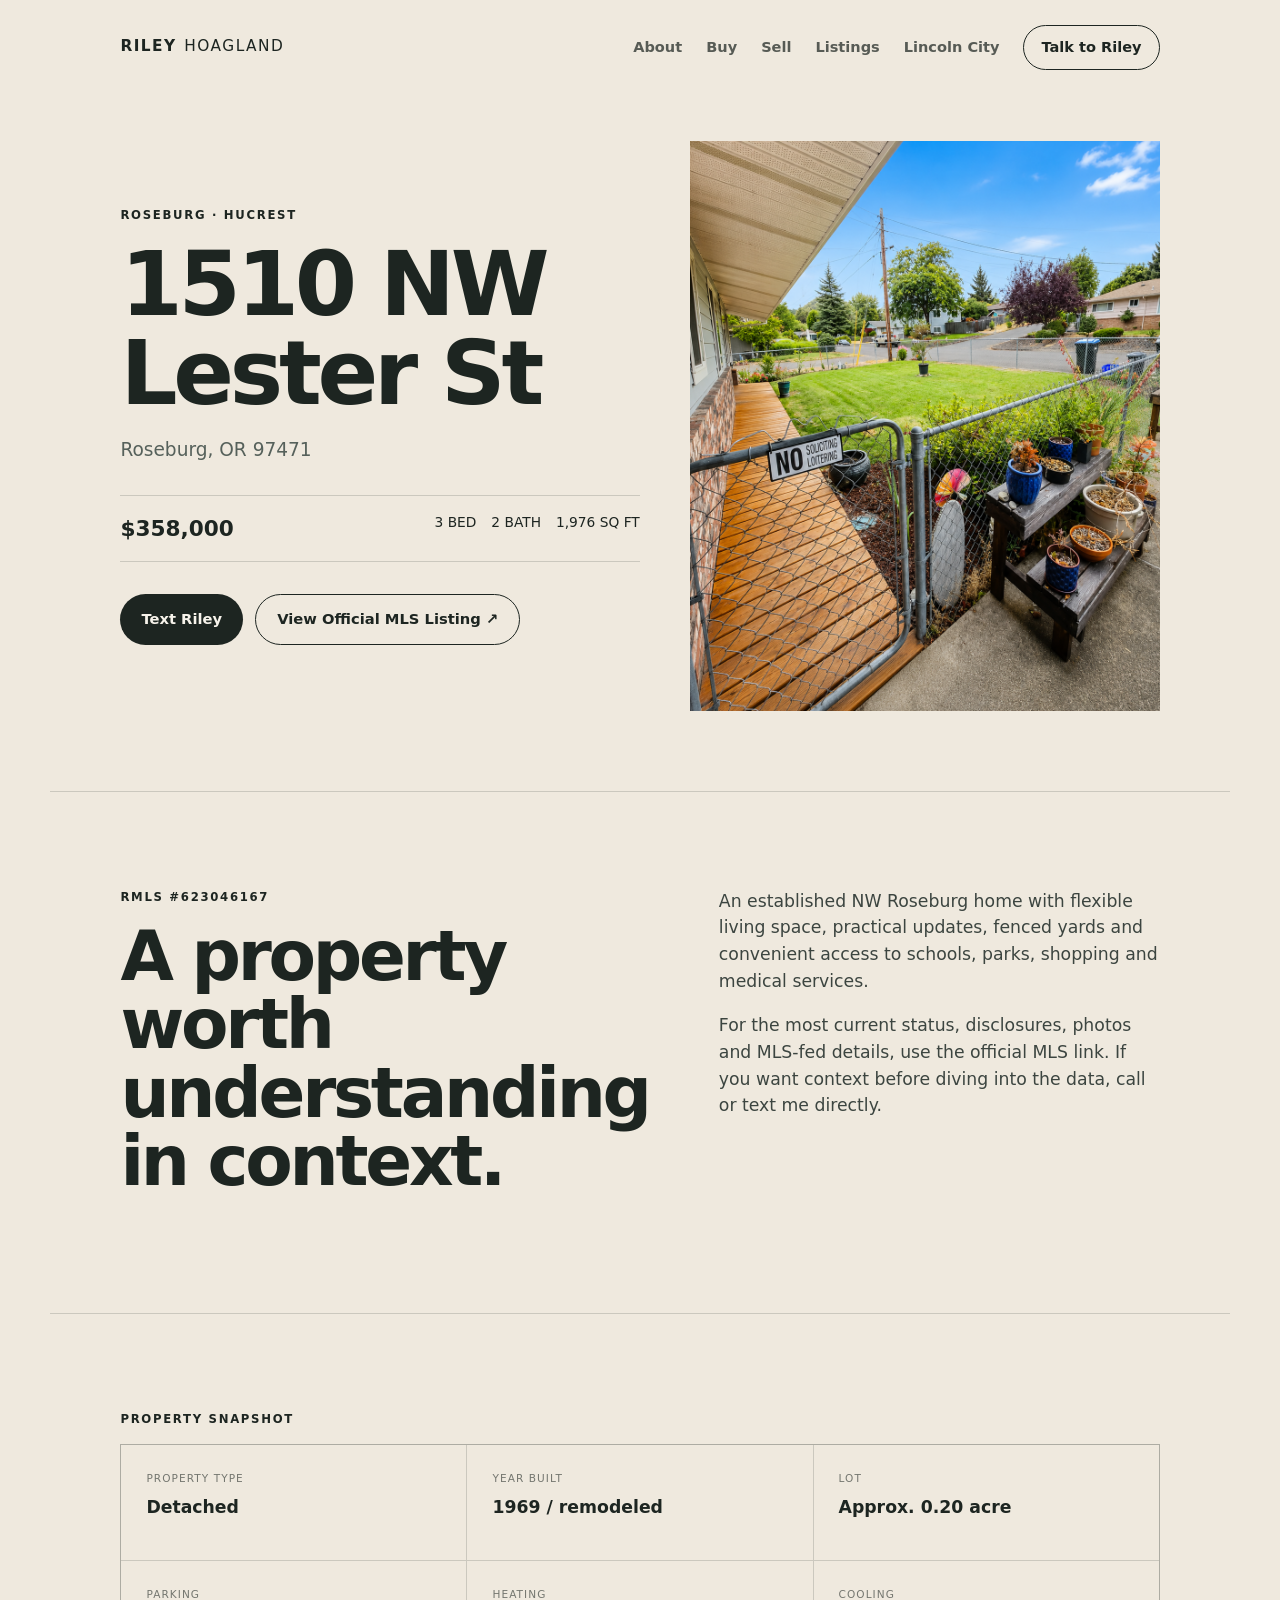
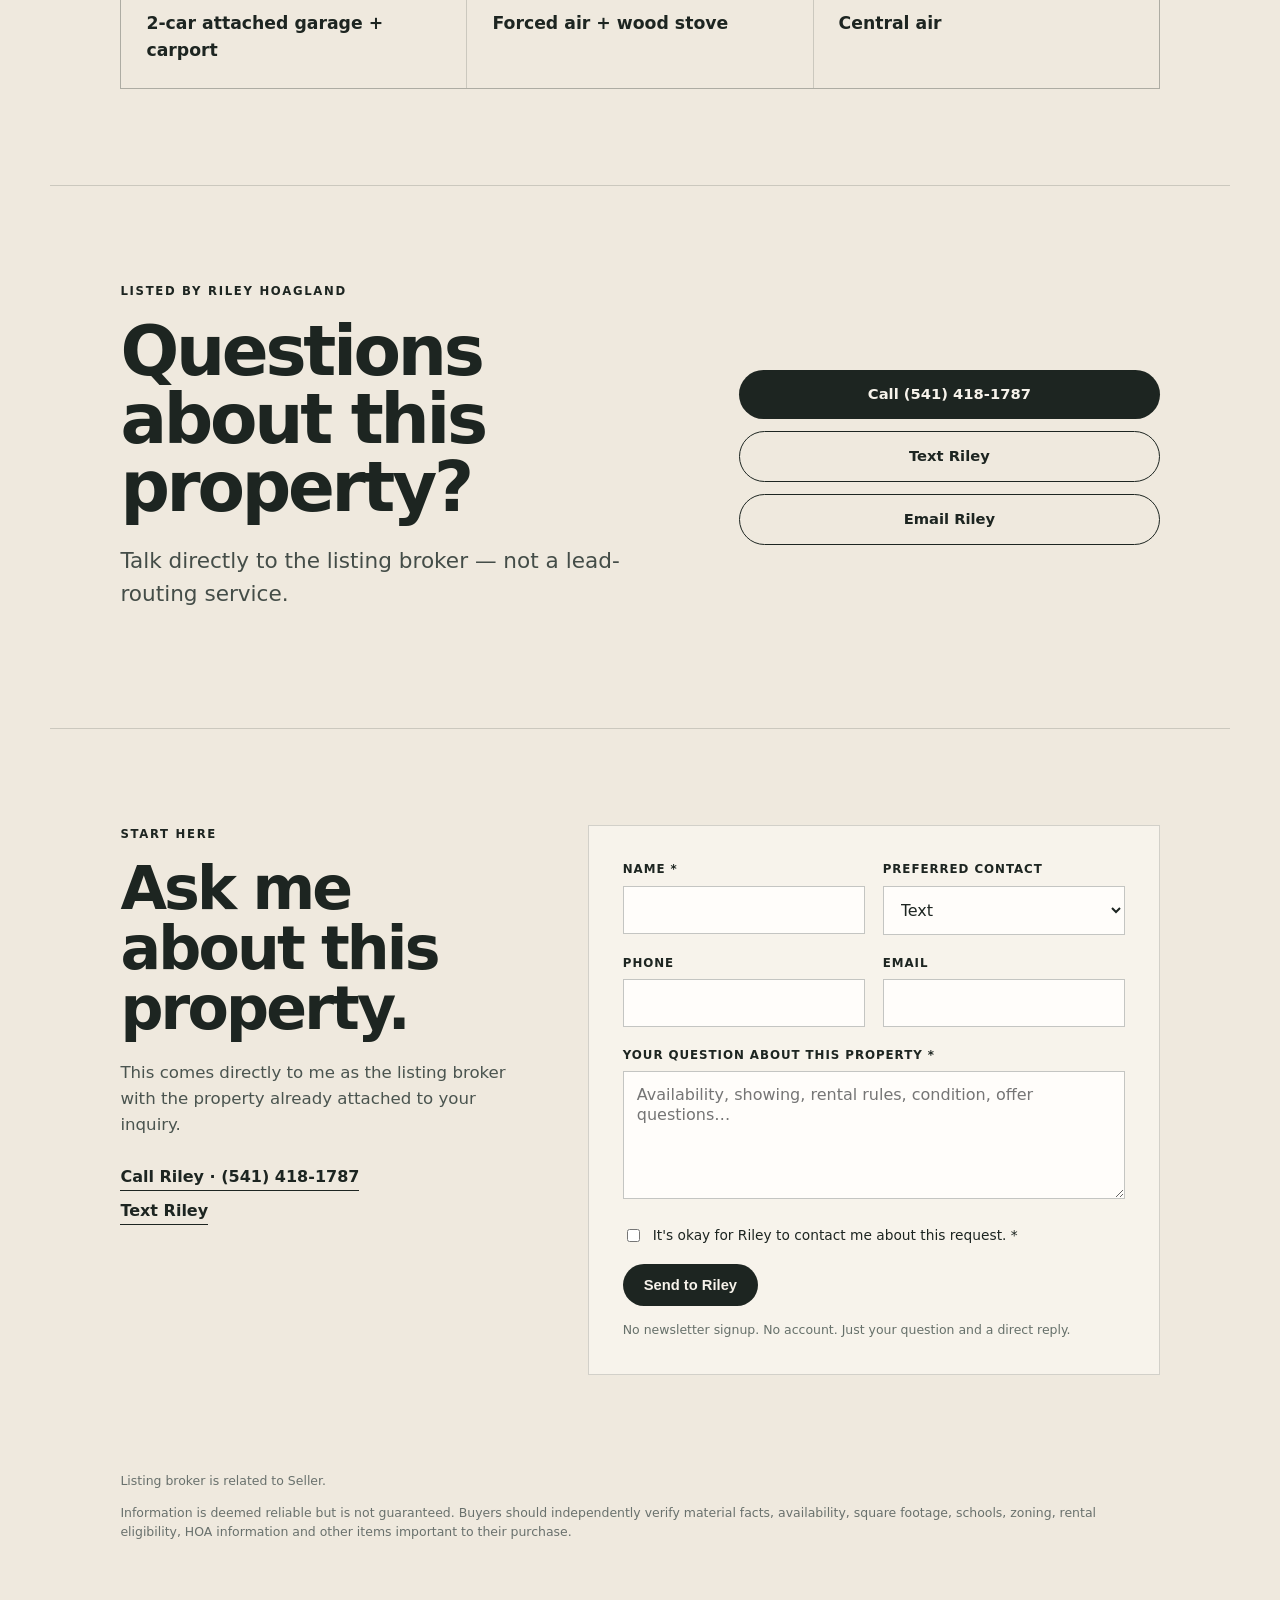
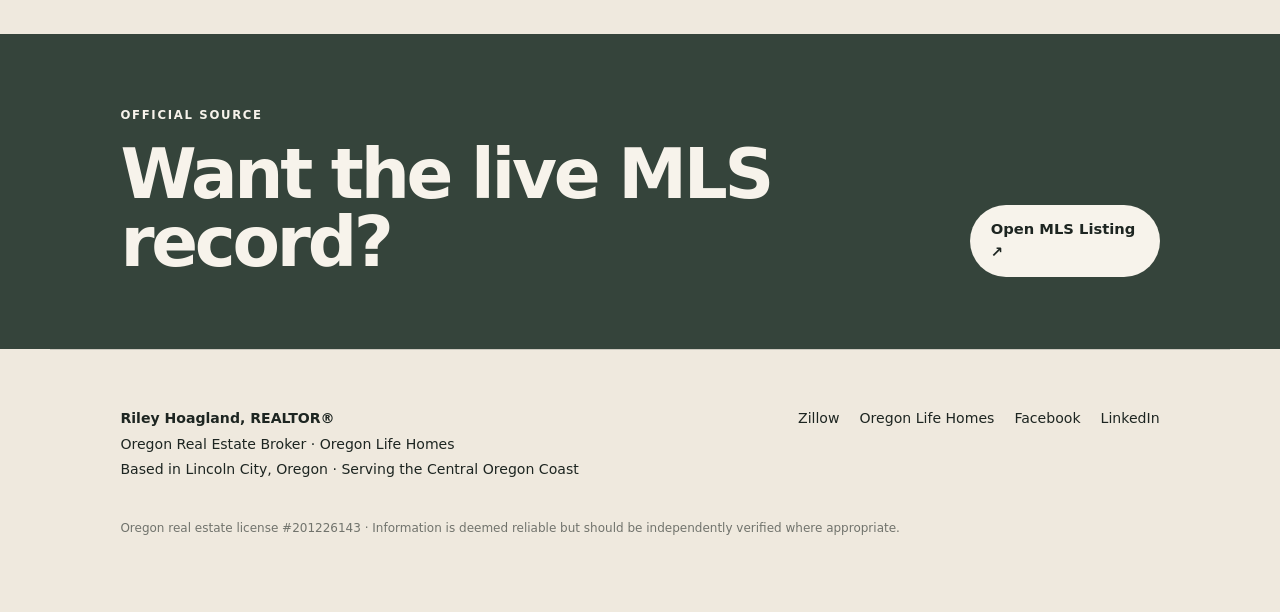
==== commit 186bdb6b: "Add files via upload" ====
--- a/1510-nw-lester-st-roseburg.html
+++ b/1510-nw-lester-st-roseburg.html
@@ -109,6 +109,69 @@
   </div>
 </section>
 
+
+<section class="section capture-section" id="property-inquiry">
+  <div class="capture-intro">
+    <p class="eyebrow">START HERE</p>
+    <h2>Ask me about this property.</h2>
+    <p>This comes directly to me as the listing broker with the property already attached to your inquiry.</p>
+    <div class="capture-direct">
+      <a href="tel:+15414181787">Call Riley · (541) 418-1787</a>
+      <a href="sms:+15414181787">Text Riley</a>
+    </div>
+  </div>
+  <form class="capture-form" method="POST" action="/api/lead">
+    <input type="hidden" name="lead_type" value="property">
+    <input type="hidden" name="source_page" value="">
+    <input type="hidden" name="property" value="1510 NW Lester St, Roseburg">
+    <div class="hp-field" aria-hidden="true">
+      <label>Website <input type="text" name="website" tabindex="-1" autocomplete="off"></label>
+    </div>
+
+    <div class="field-grid two">
+      <label>
+        <span>Name *</span>
+        <input type="text" name="full_name" autocomplete="name" required>
+      </label>
+      <label>
+        <span>Preferred contact</span>
+        <select name="preferred_contact">
+          <option value="text">Text</option>
+          <option value="call">Call</option>
+          <option value="email">Email</option>
+          <option value="any">Whatever works</option>
+        </select>
+      </label>
+    </div>
+
+    <div class="field-grid two">
+      <label>
+        <span>Phone</span>
+        <input type="tel" name="phone" autocomplete="tel">
+      </label>
+      <label>
+        <span>Email</span>
+        <input type="email" name="email" autocomplete="email">
+      </label>
+    </div>
+
+    
+<label>
+  <span>Your question about this property *</span>
+  <textarea name="message" rows="5" required placeholder="Availability, showing, rental rules, condition, offer questions…"></textarea>
+</label>
+
+
+    <label class="consent-line">
+      <input type="checkbox" name="contact_consent" value="yes" required>
+      <span>It's okay for Riley to contact me about this request. *</span>
+    </label>
+
+    <button class="button primary submit-button" type="submit">Send to Riley</button>
+    <p class="form-note">No newsletter signup. No account. Just your question and a direct reply.</p>
+  </form>
+</section>
+
 <section class="listing-disclaimer">
   <p>Listing broker is related to Seller.</p>
   <p>Information is deemed reliable but is not guaranteed. Buyers should independently verify material facts, availability, square footage, schools, zoning, rental eligibility, HOA information and other items important to their purchase.</p>
--- a/styles.css
+++ b/styles.css
@@ -424,3 +424,103 @@
 @media(max-width:520px){
   :root{--gutter:20px}
 }
+
+
+/* v0.6 — Lincoln City spacing/alignment cleanup */
+.local-intro{
+  padding-top:58px;
+  padding-bottom:52px;
+  gap:48px;
+  align-items:start;
+  border-top:1px solid var(--line);
+}
+.local-intro h2{
+  max-width:470px;
+}
+.local-intro .body-copy{
+  max-width:540px;
+}
+
+/* The generic .section padding made this grid nearly touch the viewport
+   and created a huge vertical gap. Give this grid its own editorial inset. */
+.local-issues{
+  width:calc(100% - (2 * var(--gutter)));
+  max-width:1045px;
+  margin:0 auto 82px;
+  padding:1px;
+}
+.local-issues article{
+  min-height:245px;
+  padding:30px 28px;
+}
+
+@media(max-width:880px){
+  .local-intro{
+    padding-top:48px;
+    padding-bottom:42px;
+    gap:24px;
+  }
+  .local-issues{
+    width:calc(100% - (2 * var(--gutter)));
+    margin-bottom:58px;
+  }
+  .local-issues article{
+    min-height:auto;
+  }
+}
+@media(max-width:520px){
+  .local-issues{
+    width:calc(100% - 40px);
+  }
+}
+
+
+/* v0.9 — site capture */
+.capture-section{
+  display:grid;
+  grid-template-columns:.82fr 1.18fr;
+  gap:70px;
+  align-items:start;
+  border-top:1px solid var(--line);
+}
+.capture-intro{position:sticky;top:28px}
+.capture-intro h2{font-size:clamp(2.25rem,4.7vw,4.3rem)}
+.capture-intro>p:not(.eyebrow){max-width:480px;color:#4a544f;font-size:1.04rem}
+.capture-direct{display:flex;flex-direction:column;gap:8px;margin-top:28px;font-weight:760}
+.capture-direct a{width:max-content;border-bottom:1px solid currentColor}
+.capture-form{background:var(--paper-soft);border:1px solid var(--line);padding:34px;position:relative}
+.field-grid{display:grid;gap:18px}
+.field-grid.two{grid-template-columns:1fr 1fr}
+.capture-form label{display:block;margin-bottom:19px}
+.capture-form label>span:first-child{
+  display:block;font-size:.74rem;letter-spacing:.08em;text-transform:uppercase;
+  font-weight:800;margin-bottom:7px
+}
+.capture-form input,.capture-form select,.capture-form textarea{
+  width:100%;border:1px solid rgba(29,37,33,.26);background:#fffdfa;color:var(--ink);
+  border-radius:0;padding:13px;font:inherit;line-height:1.25
+}
+.capture-form textarea{resize:vertical;min-height:125px}
+.capture-form input:focus,.capture-form select:focus,.capture-form textarea:focus{
+  outline:2px solid var(--slate);outline-offset:1px
+}
+.consent-line{display:flex!important;gap:10px;align-items:flex-start;font-size:.86rem;line-height:1.4}
+.consent-line input{width:auto!important;margin-top:3px}
+.consent-line span{
+  text-transform:none!important;letter-spacing:0!important;font-weight:500!important;margin:0!important
+}
+.submit-button{border:0;cursor:pointer}
+.form-note{margin:14px 0 0;font-size:.78rem;color:#66706a}
+.hp-field{
+  position:absolute!important;width:1px!important;height:1px!important;overflow:hidden!important;
+  clip:rect(1px,1px,1px,1px)!important;white-space:nowrap!important
+}
+.thanks-hero{min-height:68vh;display:flex;flex-direction:column;justify-content:center}
+.listing-source-section{padding-top:72px;padding-bottom:72px;align-items:start}
+.listing-source-section .body-copy{max-width:560px}
+@media(max-width:880px){
+  .capture-section{grid-template-columns:1fr;gap:28px}
+  .capture-intro{position:static}
+  .field-grid.two{grid-template-columns:1fr;gap:0}
+  .capture-form{padding:25px}
+}
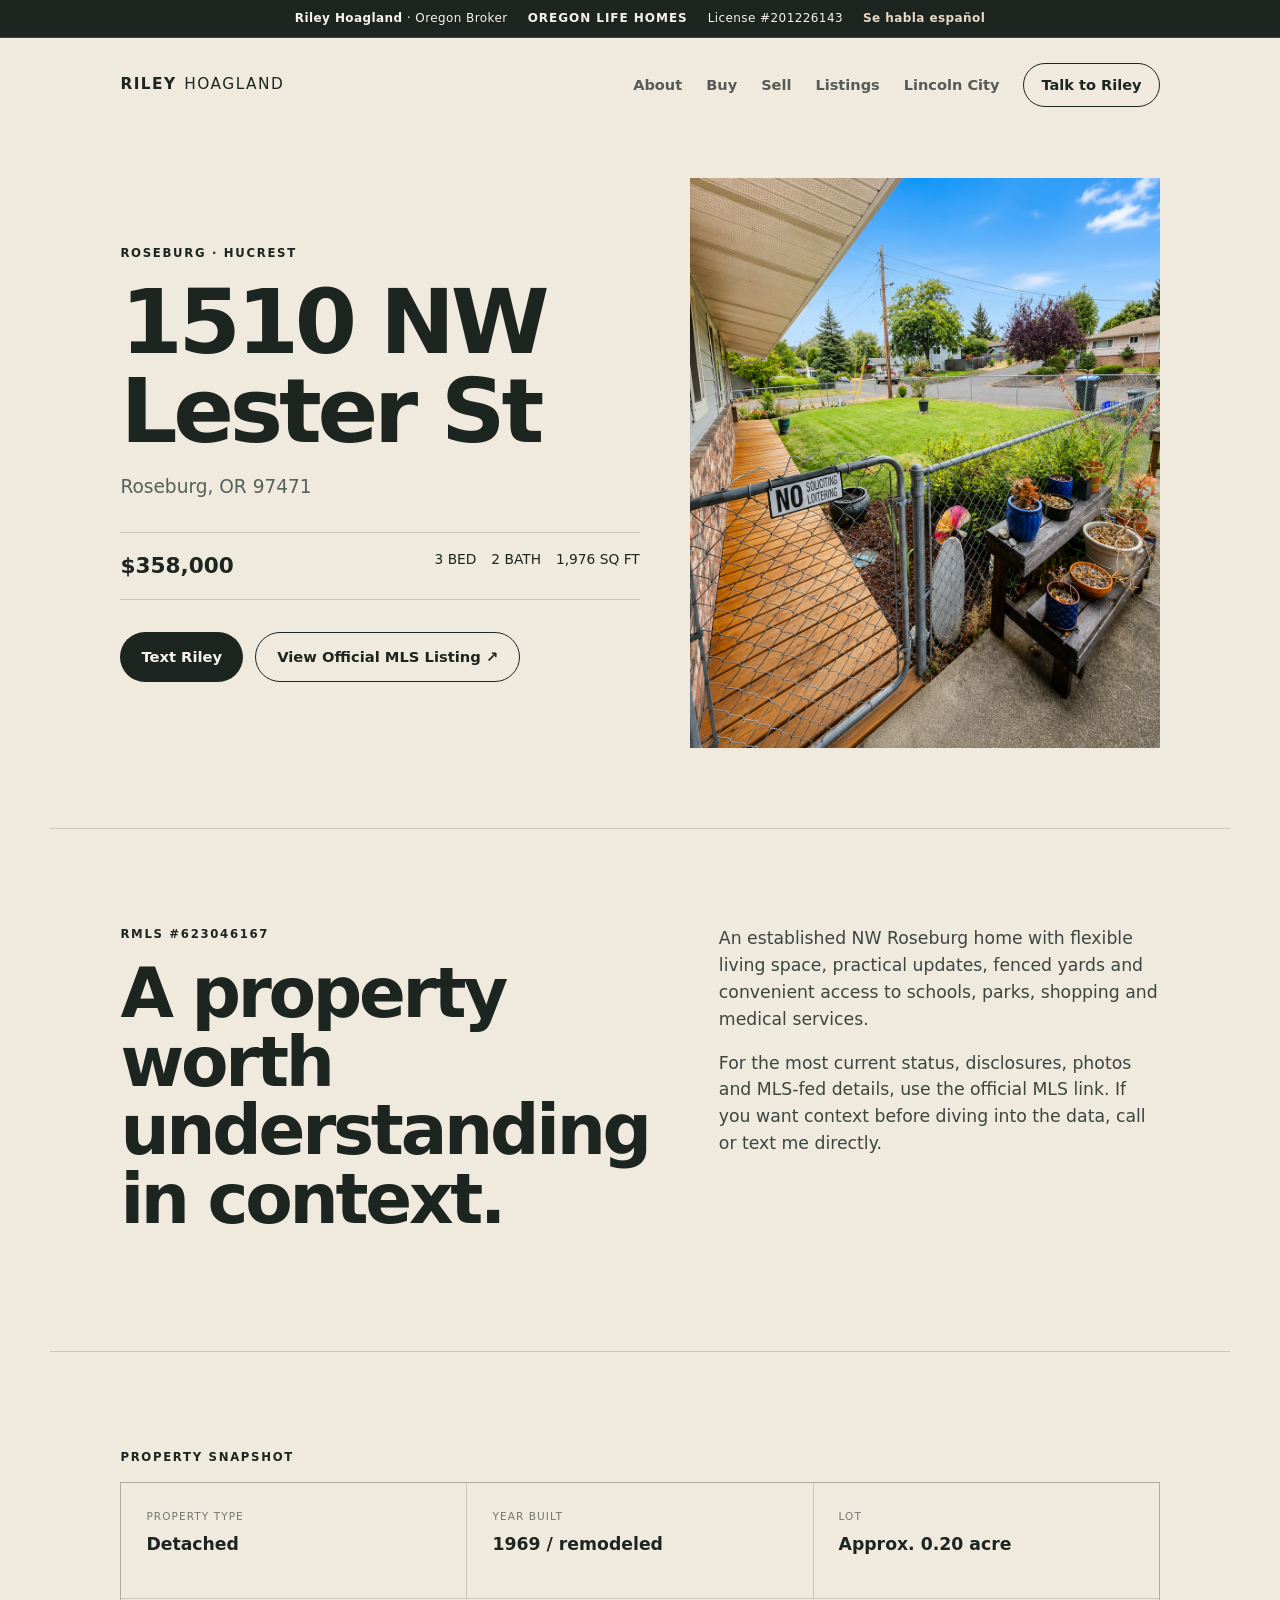
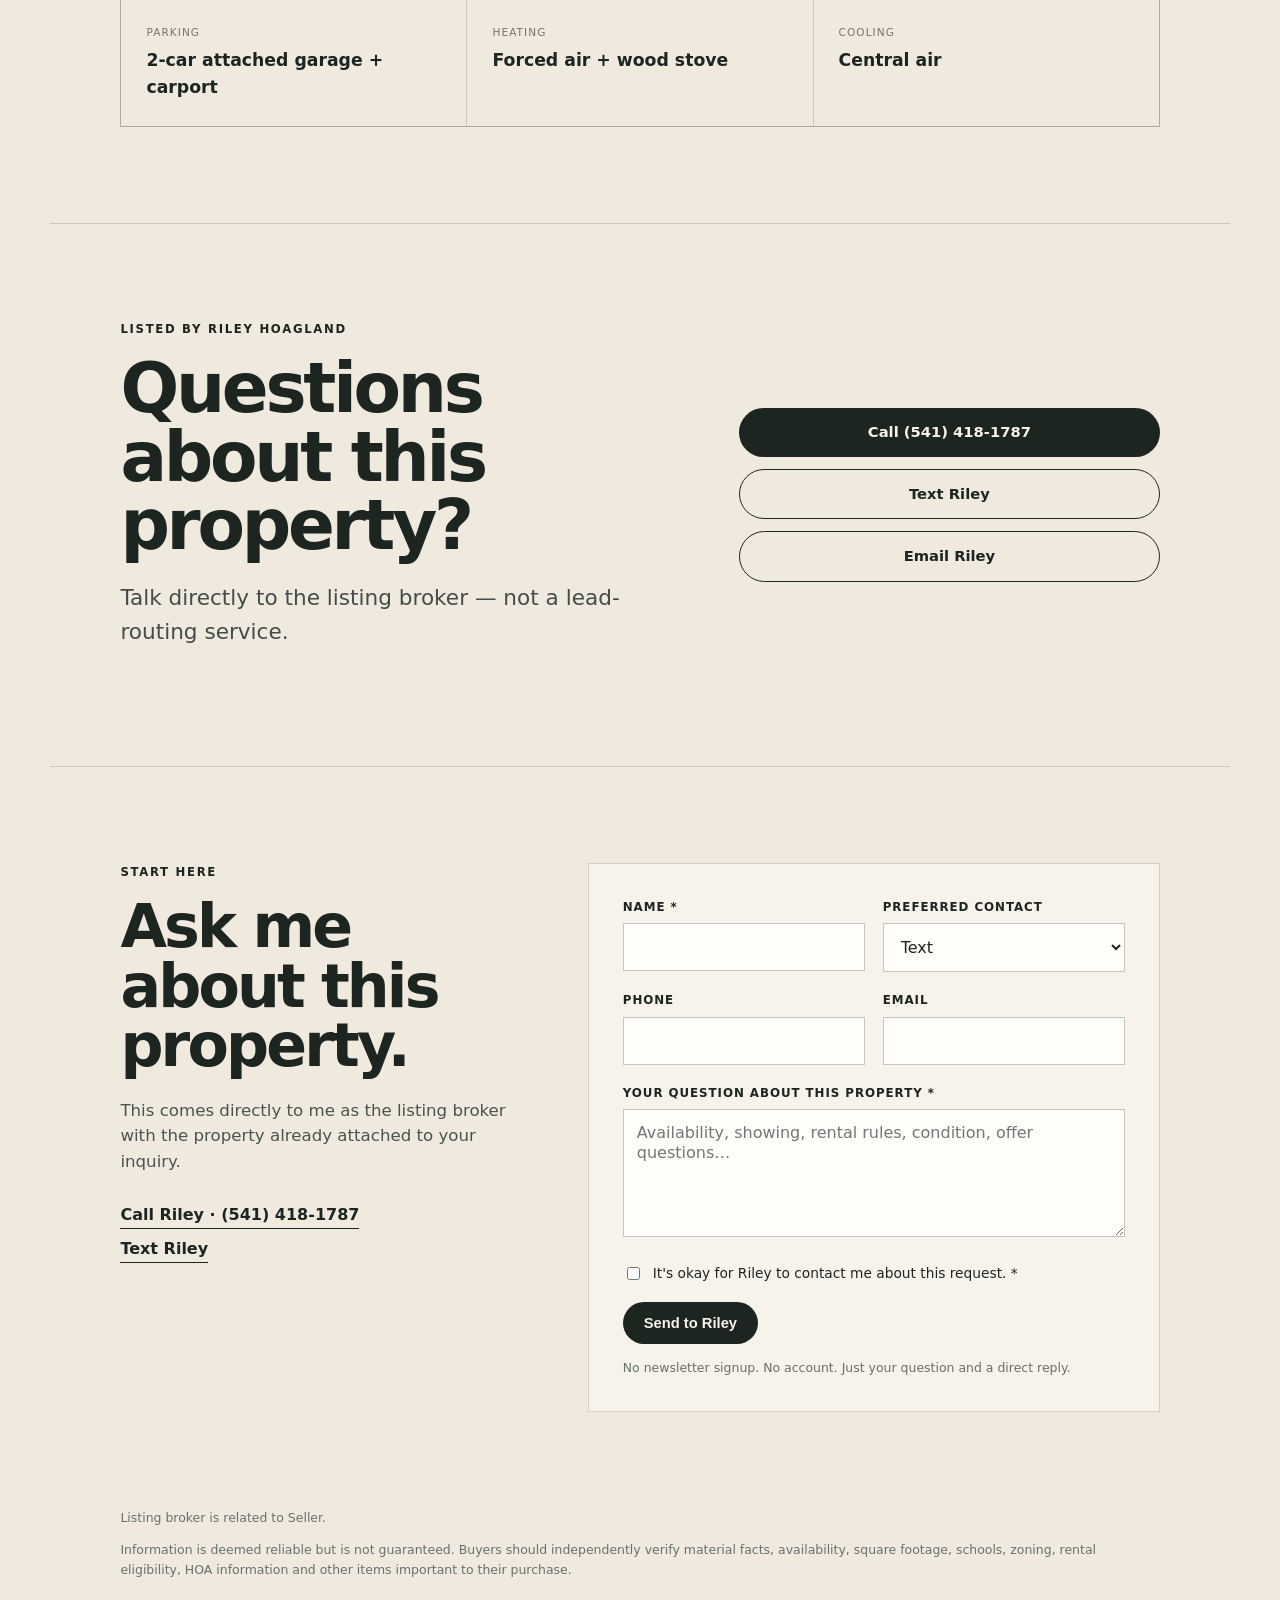
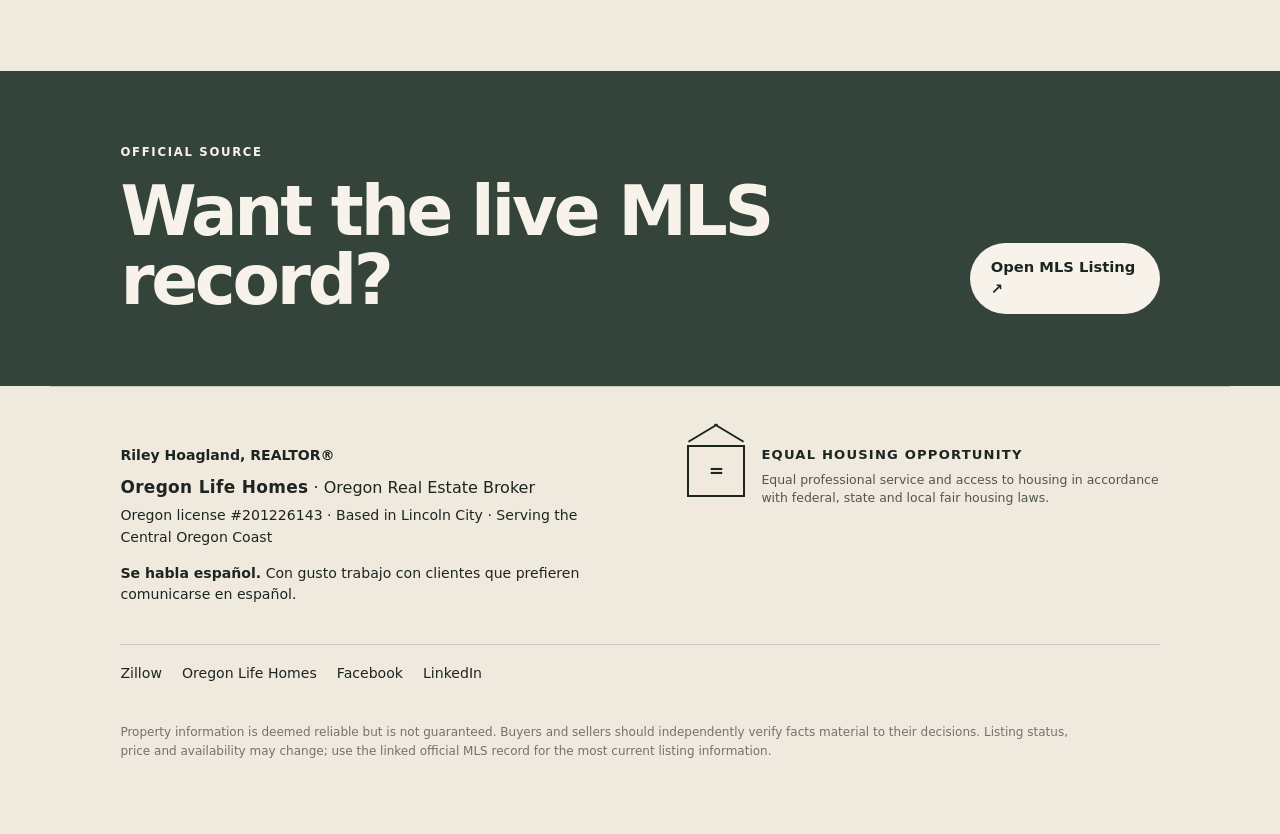
==== commit 53f11e02: "Add files via upload" ====
--- a/1510-nw-lester-st-roseburg.html
+++ b/1510-nw-lester-st-roseburg.html
@@ -37,7 +37,15 @@
 }
 </script>
 </head>
-<body><header class="site-header">
+<body><div class="affiliation-bar" aria-label="Real estate license and brokerage">
+  <div class="affiliation-inner">
+    <span><strong>Riley Hoagland</strong> · Oregon Broker</span>
+    <span class="affiliation-broker">Oregon Life Homes</span>
+    <span>License #201226143</span>
+    <span class="affiliation-spanish">Se habla español</span>
+  </div>
+</div>
+<header class="site-header">
   <a class="brand" href="index.html" aria-label="Riley Hoagland home">
     <span class="brand-first">RILEY</span><span class="brand-last">HOAGLAND</span>
   </a>
@@ -185,14 +193,25 @@
 <footer class="footer">
   <div class="footer-id">
     <strong>Riley Hoagland, REALTOR®</strong>
-    <p>Oregon Real Estate Broker · Oregon Life Homes</p>
-    <p>Based in Lincoln City, Oregon · Serving the Central Oregon Coast</p>
-  </div>
+    <p class="footer-brokerage"><strong>Oregon Life Homes</strong> · Oregon Real Estate Broker</p>
+    <p>Oregon license #201226143 · Based in Lincoln City · Serving the Central Oregon Coast</p>
+    <p class="footer-spanish"><strong>Se habla español.</strong> Con gusto trabajo con clientes que prefieren comunicarse en español.</p>
+  </div>
+
+  <div class="footer-equal-housing" aria-label="Equal Housing Opportunity">
+    <div class="eho-mark" aria-hidden="true"><span>=</span></div>
+    <div>
+      <strong>Equal Housing Opportunity</strong>
+      <p>Equal professional service and access to housing in accordance with federal, state and local fair housing laws.</p>
+    </div>
+  </div>
+
   <div class="footer-links">
     <a href="https://www.zillow.com/profile/RileyHoagland" rel="me">Zillow</a>
     <a href="https://www.theoregonlife.com/about/riley-hoagland/" rel="me">Oregon Life Homes</a>
     <a href="https://www.facebook.com/myrealtorriley" rel="me">Facebook</a>
     <a href="https://www.linkedin.com/in/rileyhoagland/" rel="me">LinkedIn</a>
   </div>
-  <p class="fineprint">Oregon real estate license #201226143 · Information is deemed reliable but should be independently verified where appropriate.</p>
+
+  <p class="fineprint">Property information is deemed reliable but is not guaranteed. Buyers and sellers should independently verify facts material to their decisions. Listing status, price and availability may change; use the linked official MLS record for the most current listing information.</p>
 </footer><script src="site.js"></script></body></html>
--- a/styles.css
+++ b/styles.css
@@ -524,3 +524,167 @@
   .field-grid.two{grid-template-columns:1fr;gap:0}
   .capture-form{padding:25px}
 }
+
+
+/* v1.0 — Oregon advertising / fair housing / Spanish-language visibility */
+.affiliation-bar{
+  background:var(--ink);
+  color:var(--paper-soft);
+  border-bottom:1px solid rgba(247,243,235,.16);
+}
+.affiliation-inner{
+  max-width:var(--max);
+  margin:auto;
+  padding:9px var(--gutter);
+  display:flex;
+  align-items:center;
+  justify-content:center;
+  gap:10px 20px;
+  flex-wrap:wrap;
+  font-size:.75rem;
+  letter-spacing:.035em;
+}
+.affiliation-broker{
+  font-weight:900;
+  letter-spacing:.08em;
+  text-transform:uppercase;
+}
+.affiliation-spanish{
+  color:#e8d9c5;
+  font-weight:760;
+}
+.proof-strip-five{grid-template-columns:repeat(5,1fr)}
+
+.language-band{
+  background:var(--ink);
+  color:var(--paper-soft);
+  padding:78px max(var(--gutter),calc((100vw - var(--max))/2 + var(--gutter)));
+  display:grid;
+  grid-template-columns:1.08fr .92fr;
+  gap:70px;
+  align-items:center;
+  border-top:1px solid rgba(247,243,235,.14);
+  border-bottom:1px solid rgba(247,243,235,.14);
+}
+.language-band h2{
+  max-width:760px;
+  margin-bottom:0;
+}
+.language-band>div:last-child>p{
+  font-size:1.08rem;
+  max-width:560px;
+  color:rgba(247,243,235,.82);
+}
+.language-ghost{
+  border:1px solid rgba(247,243,235,.7);
+  color:var(--paper-soft);
+}
+.spanish-contact{
+  display:grid;
+  grid-template-columns:1fr 1fr;
+  gap:70px;
+  border-top:1px solid var(--line);
+  border-bottom:1px solid var(--line);
+}
+.spanish-contact h2{max-width:650px}
+
+.footer{
+  grid-template-columns:1fr .95fr;
+  gap:34px 70px;
+}
+.footer-id{max-width:580px}
+.footer-brokerage{
+  font-size:1rem;
+  margin-top:7px!important;
+}
+.footer-brokerage strong{
+  font-size:1.06rem;
+  letter-spacing:.02em;
+}
+.footer-spanish{
+  margin-top:14px!important;
+  max-width:560px;
+}
+.footer-equal-housing{
+  display:grid;
+  grid-template-columns:58px 1fr;
+  gap:16px;
+  align-items:start;
+  max-width:520px;
+}
+.footer-equal-housing>div:last-child>strong{
+  display:block;
+  font-size:.82rem;
+  text-transform:uppercase;
+  letter-spacing:.09em;
+  margin-bottom:5px;
+}
+.footer-equal-housing p{
+  font-size:.78rem;
+  line-height:1.45;
+  opacity:.75;
+}
+.eho-mark{
+  width:58px;
+  height:52px;
+  border:2px solid currentColor;
+  position:relative;
+  display:flex;
+  align-items:center;
+  justify-content:center;
+  font-weight:900;
+  font-size:1.15rem;
+}
+.eho-mark:before,
+.eho-mark:after{
+  content:"";
+  position:absolute;
+  top:-15px;
+  width:34px;
+  border-top:2px solid currentColor;
+}
+.eho-mark:before{left:-3px;transform:rotate(-31deg)}
+.eho-mark:after{right:-3px;transform:rotate(31deg)}
+.footer-links{
+  grid-column:1/-1;
+  padding-top:18px;
+  border-top:1px solid var(--line);
+}
+.fineprint{
+  grid-column:1/-1;
+  max-width:980px;
+}
+
+@media(max-width:880px){
+  .affiliation-inner{
+    justify-content:flex-start;
+    padding-top:10px;
+    padding-bottom:10px;
+    gap:5px 12px;
+  }
+  .affiliation-inner span{
+    flex:0 0 auto;
+  }
+  .proof-strip-five{grid-template-columns:1fr 1fr}
+  .proof-strip-five span:last-child{grid-column:1/-1}
+  .language-band,.spanish-contact{grid-template-columns:1fr;gap:28px}
+  .language-band{padding-top:58px;padding-bottom:58px}
+  .footer{grid-template-columns:1fr}
+}
+@media(max-width:520px){
+  .affiliation-inner{
+    font-size:.68rem;
+    line-height:1.35;
+  }
+  .affiliation-broker{
+    flex-basis:100%!important;
+    font-size:.78rem;
+  }
+  .footer-equal-housing{
+    grid-template-columns:48px 1fr;
+  }
+  .eho-mark{
+    width:48px;
+    height:43px;
+  }
+}
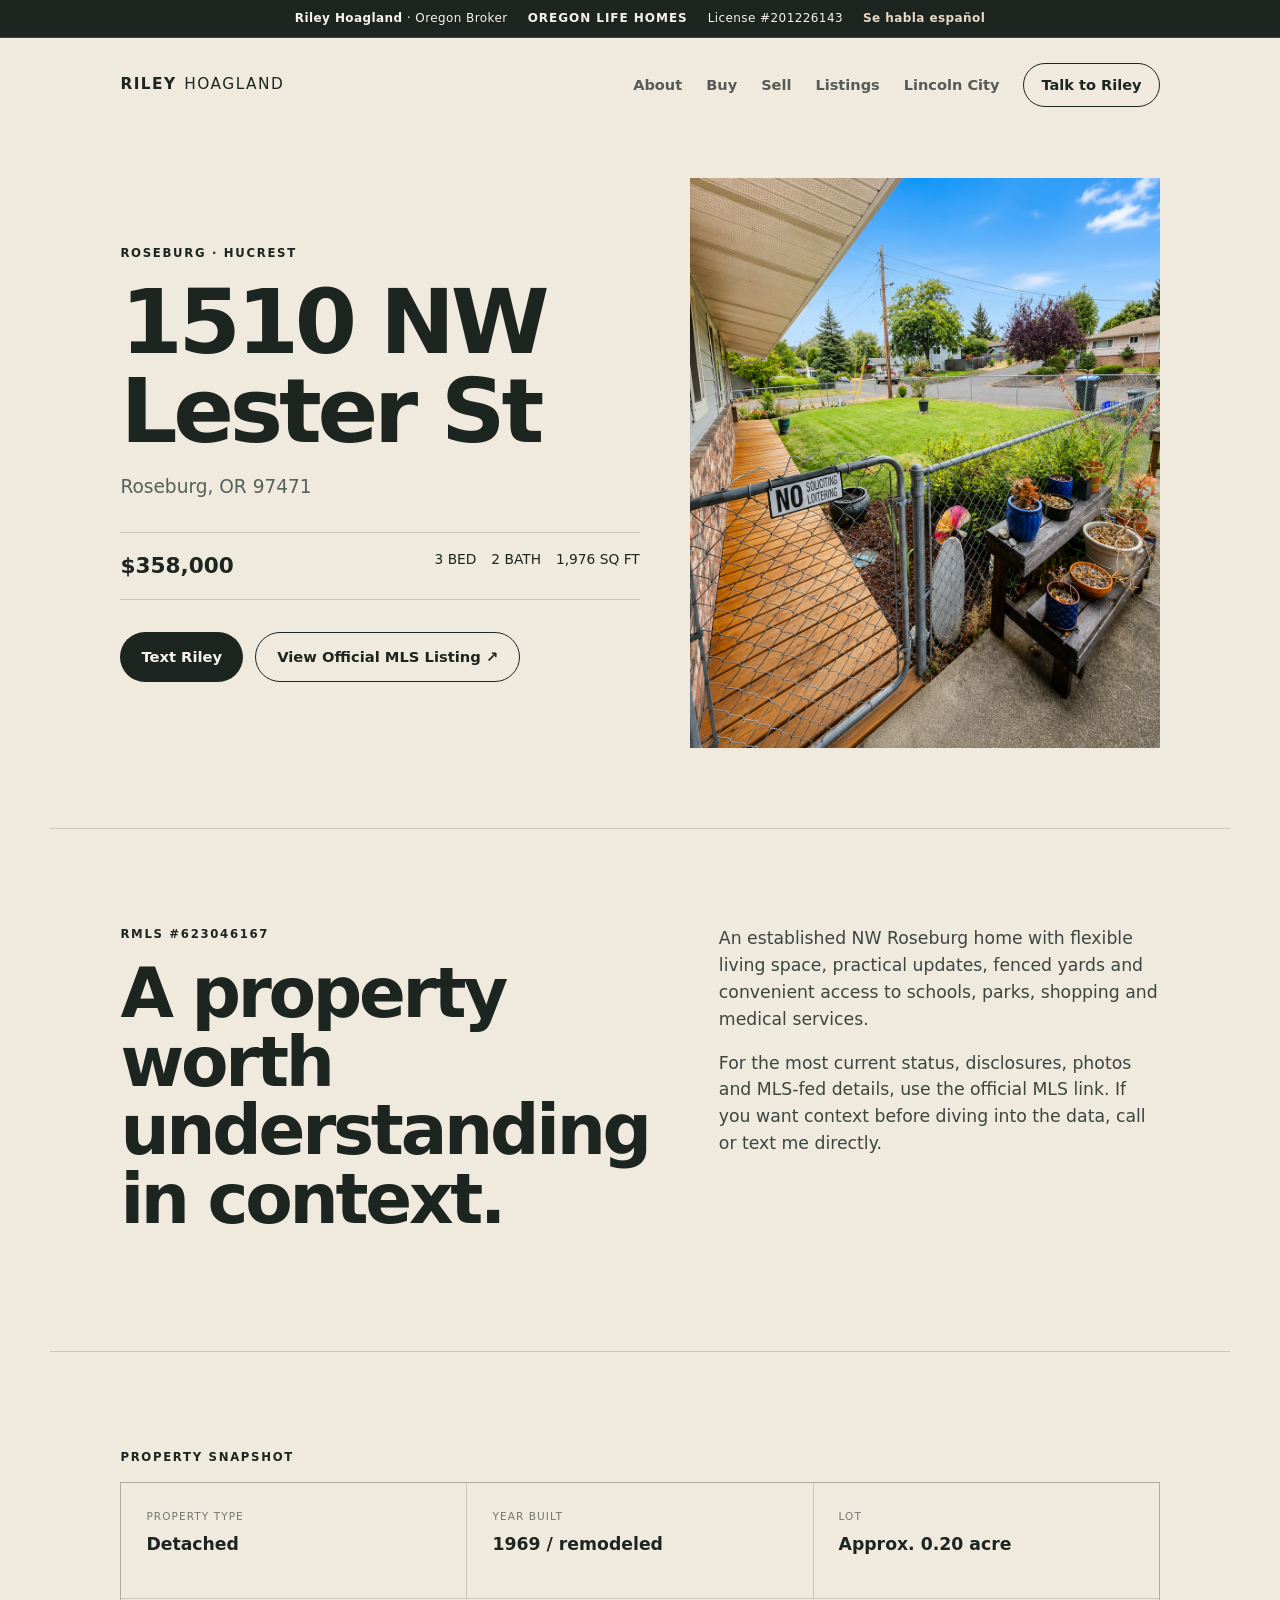
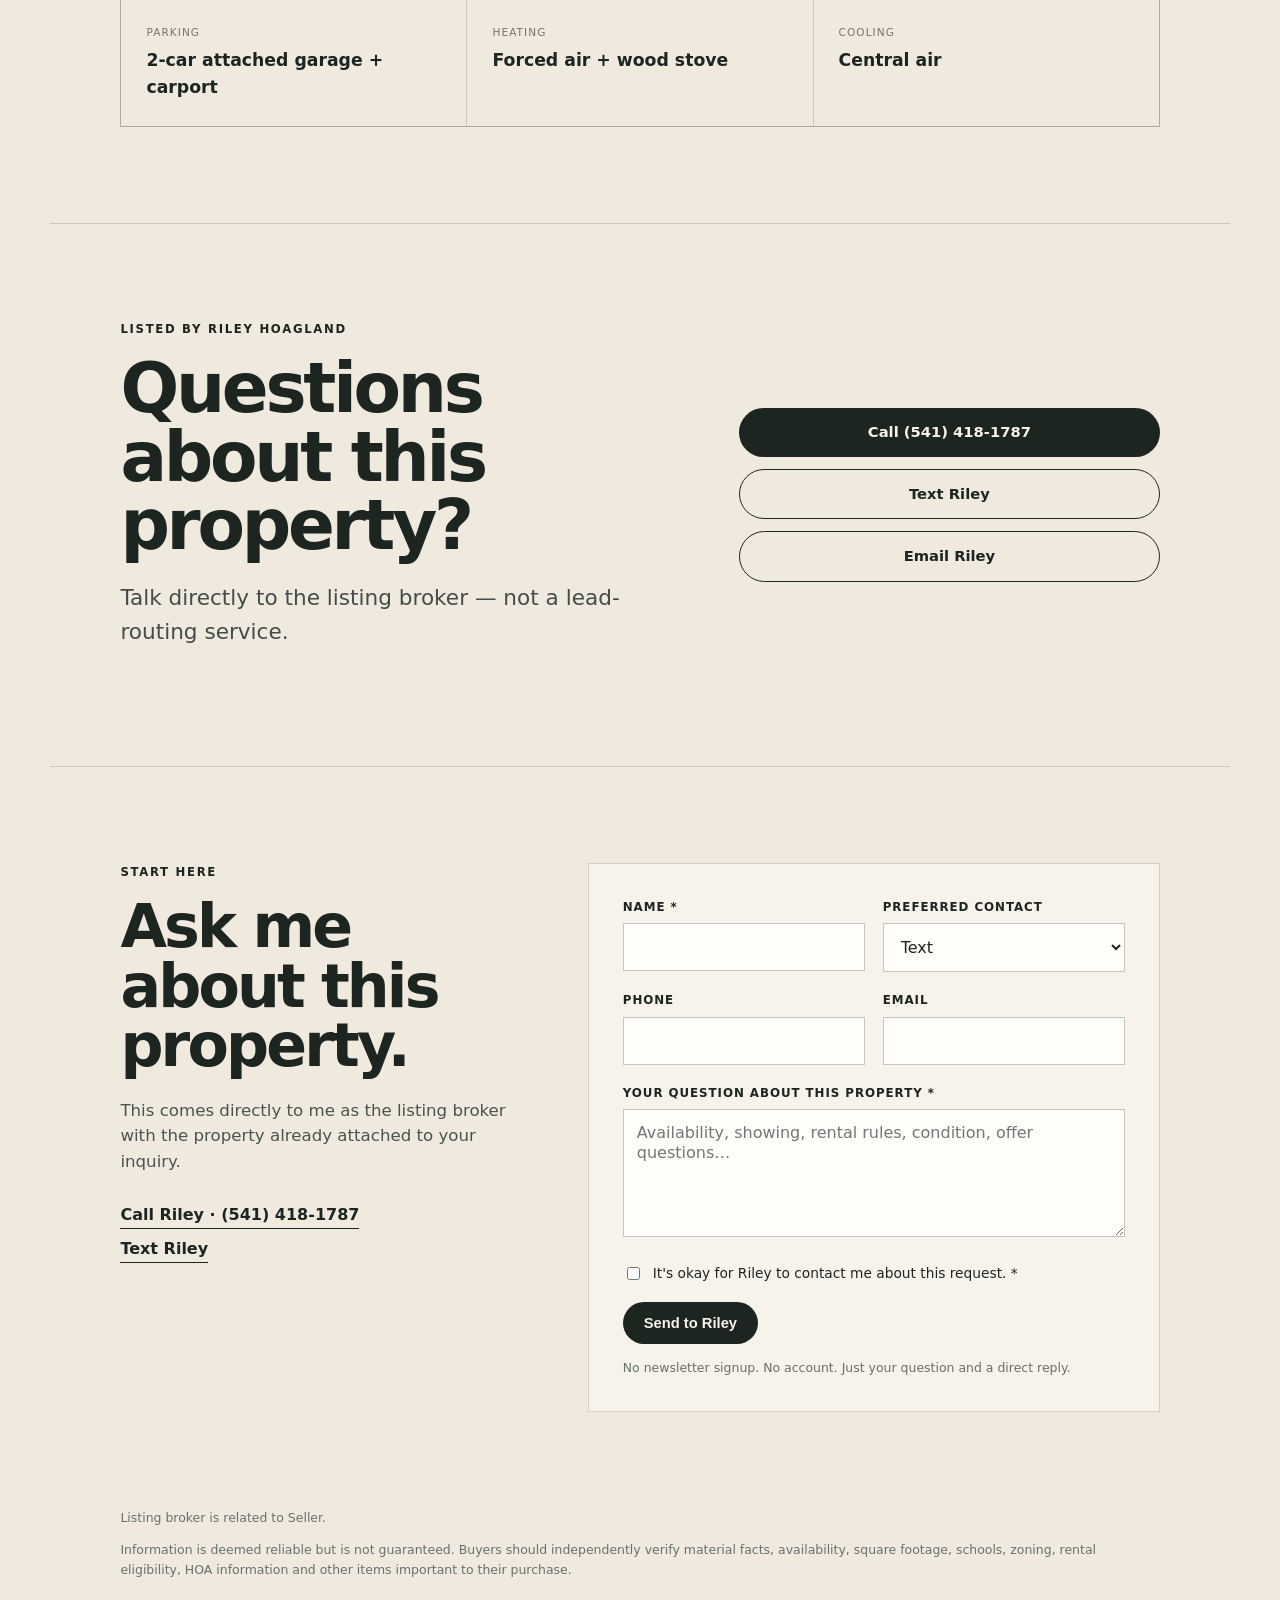
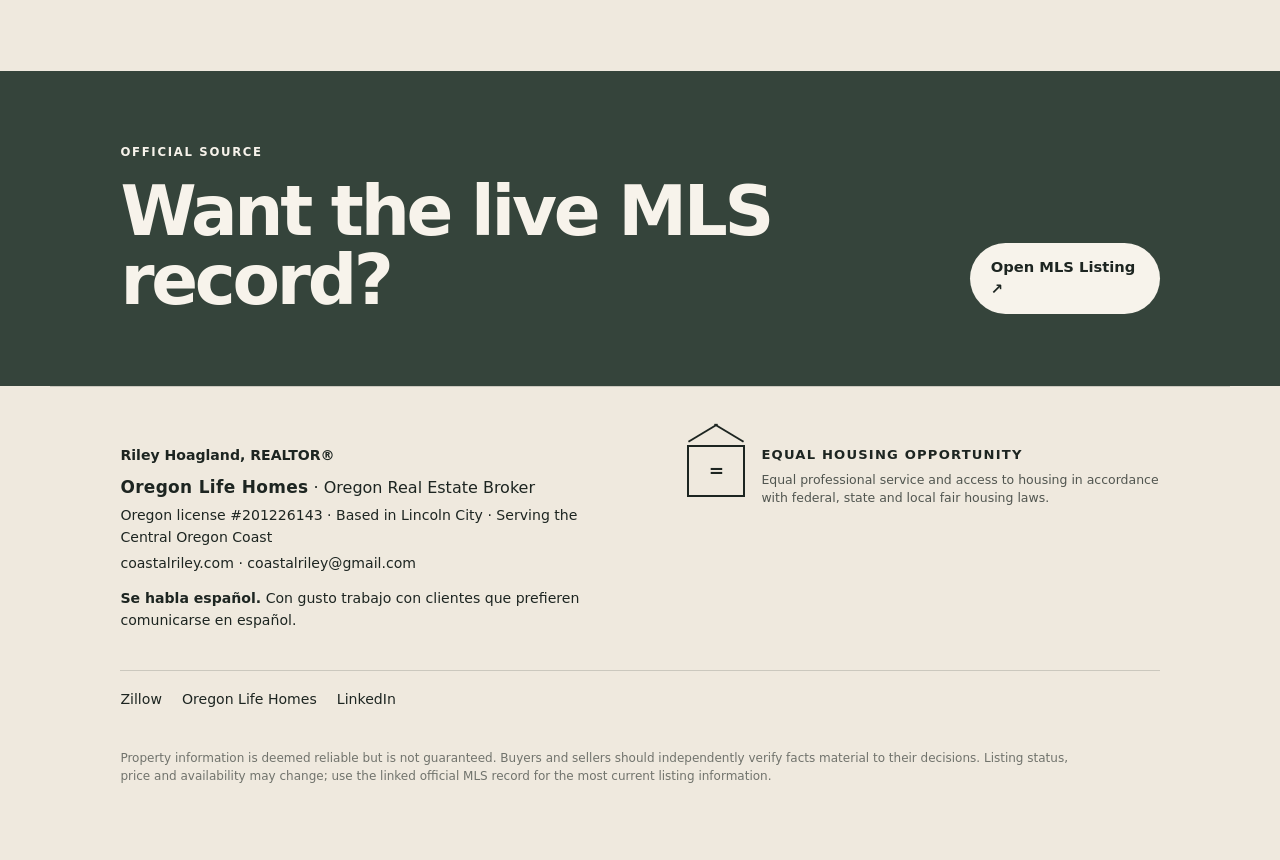
==== commit 72cc8841: "Add files via upload" ====
--- a/1510-nw-lester-st-roseburg.html
+++ b/1510-nw-lester-st-roseburg.html
@@ -5,7 +5,7 @@
   <meta name="viewport" content="width=device-width, initial-scale=1">
   <title>1510 NW Lester St | Riley Hoagland</title>
   <meta name="description" content="1510 NW Lester St, Roseburg, OR 97471 — $358,000 — 3 bed, 2 bath. Listed by Riley Hoagland, Oregon Life Homes.">
-  <link rel="canonical" href="https://myrealtorriley.com/1510-nw-lester-st-roseburg.html">
+  <link rel="canonical" href="https://coastalriley.com/1510-nw-lester-st-roseburg.html">
   <meta name="theme-color" content="#1d2521">
   <link rel="stylesheet" href="styles.css">
   
@@ -14,7 +14,7 @@
   "@context":"https://schema.org",
   "@type":"RealEstateListing",
   "name":"1510 NW Lester St, Roseburg, OR 97471",
-  "url":"https://myrealtorriley.com/1510-nw-lester-st-roseburg.html",
+  "url":"https://coastalriley.com/1510-nw-lester-st-roseburg.html",
   "datePosted":"2026",
   "offers":{
     "@type":"Offer",
@@ -32,7 +32,7 @@
     "@type":"Person",
     "name":"Riley Hoagland",
     "telephone":"+1-541-418-1787",
-    "url":"https://myrealtorriley.com/"
+    "url":"https://coastalriley.com/"
   }
 }
 </script>
@@ -113,7 +113,7 @@
   <div class="direct-agent-actions">
     <a class="button primary" href="tel:+15414181787">Call (541) 418-1787</a>
     <a class="button ghost" href="sms:+15414181787">Text Riley</a>
-    <a class="button ghost" href="mailto:myrealtorriley@gmail.com?subject=1510 NW Lester St">Email Riley</a>
+    <a class="button ghost" href="mailto:coastalriley@gmail.com?subject=1510 NW Lester St">Email Riley</a>
   </div>
 </section>
 
@@ -195,6 +195,7 @@
     <strong>Riley Hoagland, REALTOR®</strong>
     <p class="footer-brokerage"><strong>Oregon Life Homes</strong> · Oregon Real Estate Broker</p>
     <p>Oregon license #201226143 · Based in Lincoln City · Serving the Central Oregon Coast</p>
+    <p><a href="https://coastalriley.com">coastalriley.com</a> · <a href="mailto:coastalriley@gmail.com">coastalriley@gmail.com</a></p>
     <p class="footer-spanish"><strong>Se habla español.</strong> Con gusto trabajo con clientes que prefieren comunicarse en español.</p>
   </div>
 
@@ -209,7 +210,6 @@
   <div class="footer-links">
     <a href="https://www.zillow.com/profile/RileyHoagland" rel="me">Zillow</a>
     <a href="https://www.theoregonlife.com/about/riley-hoagland/" rel="me">Oregon Life Homes</a>
-    <a href="https://www.facebook.com/myrealtorriley" rel="me">Facebook</a>
     <a href="https://www.linkedin.com/in/rileyhoagland/" rel="me">LinkedIn</a>
   </div>
 
